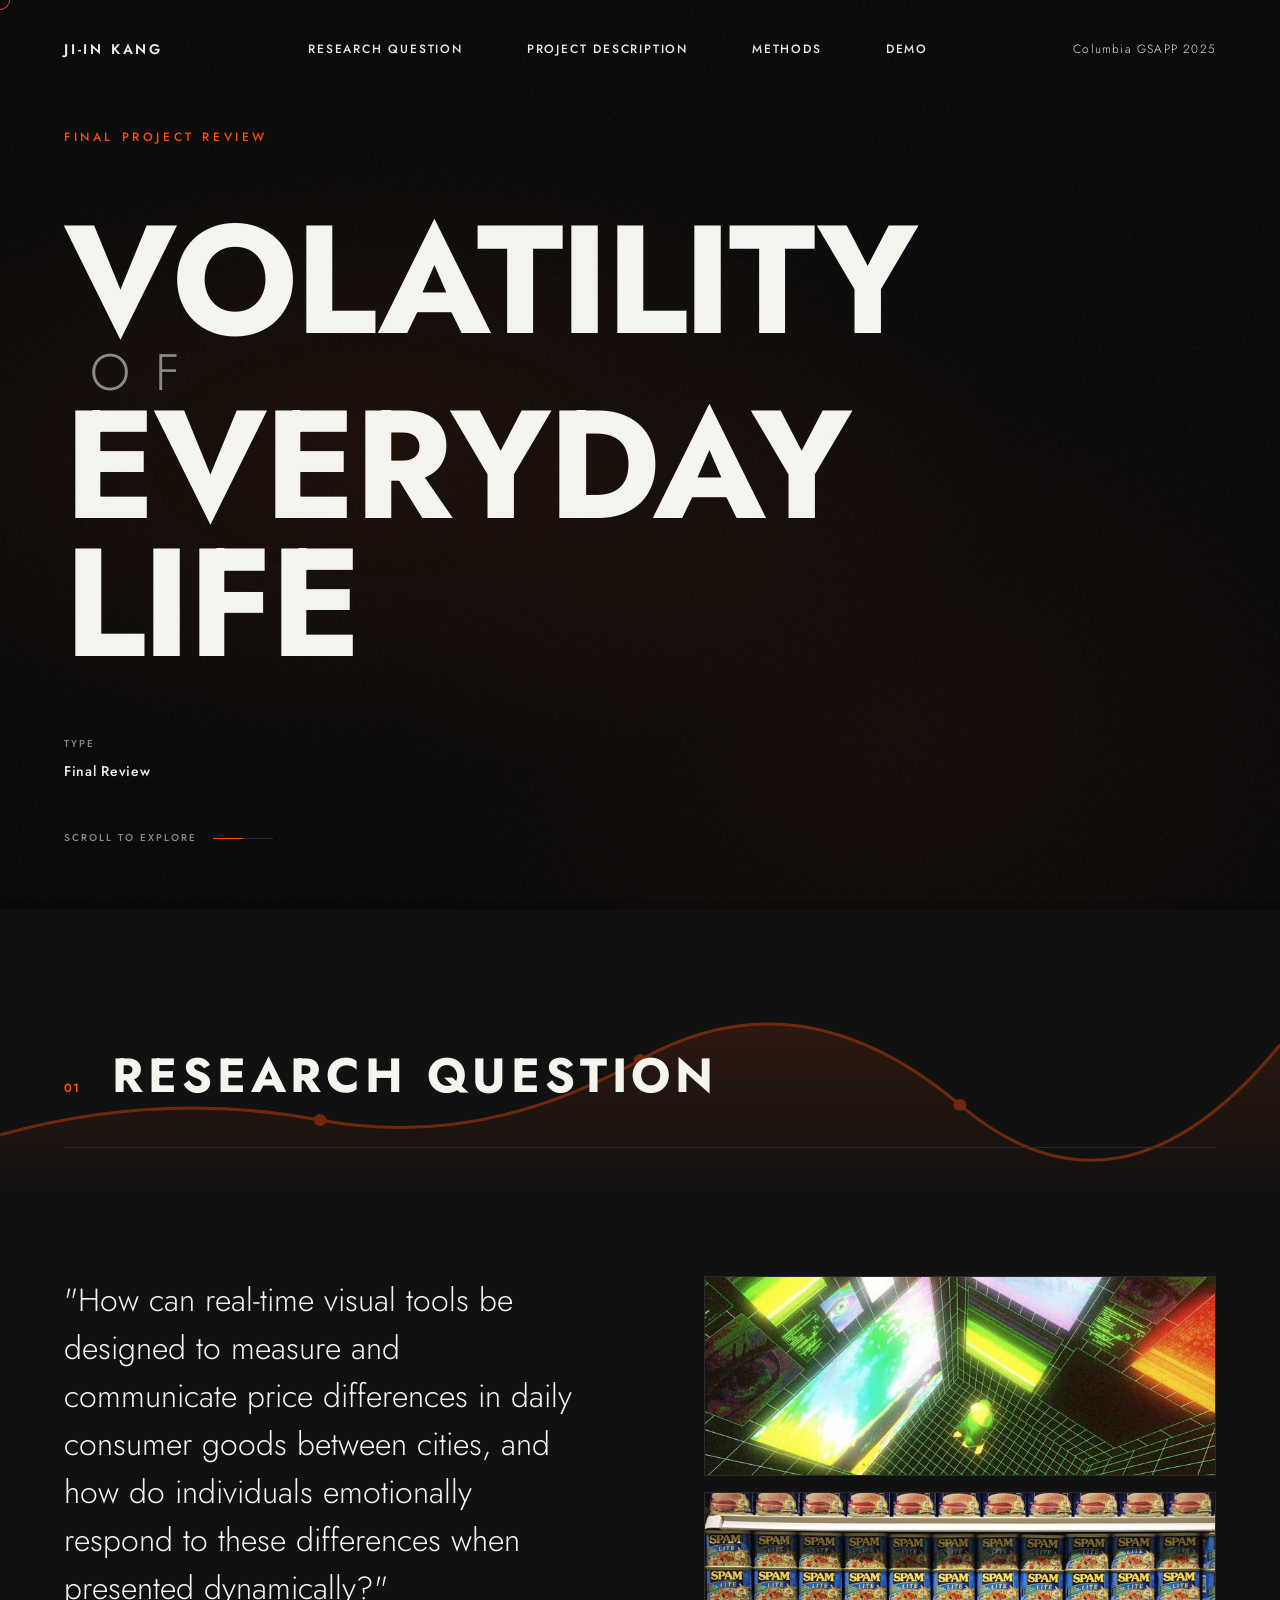
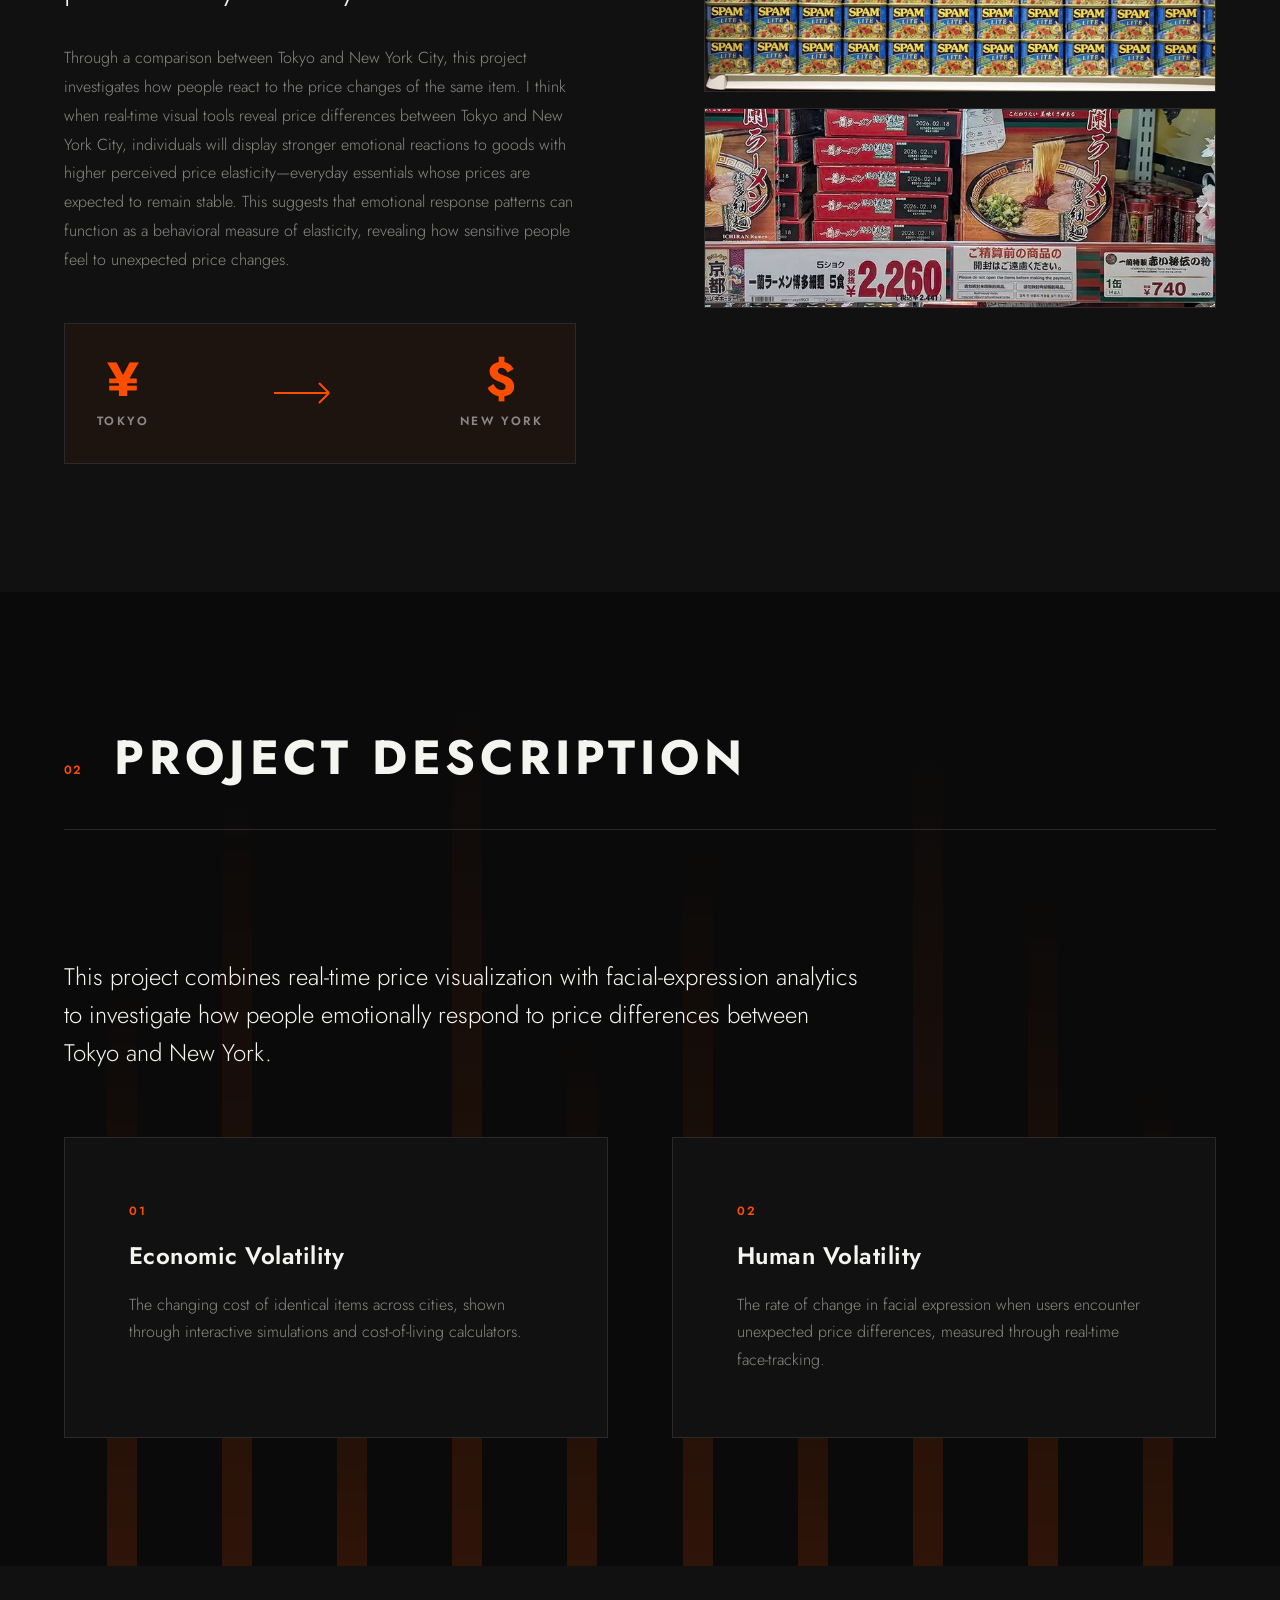
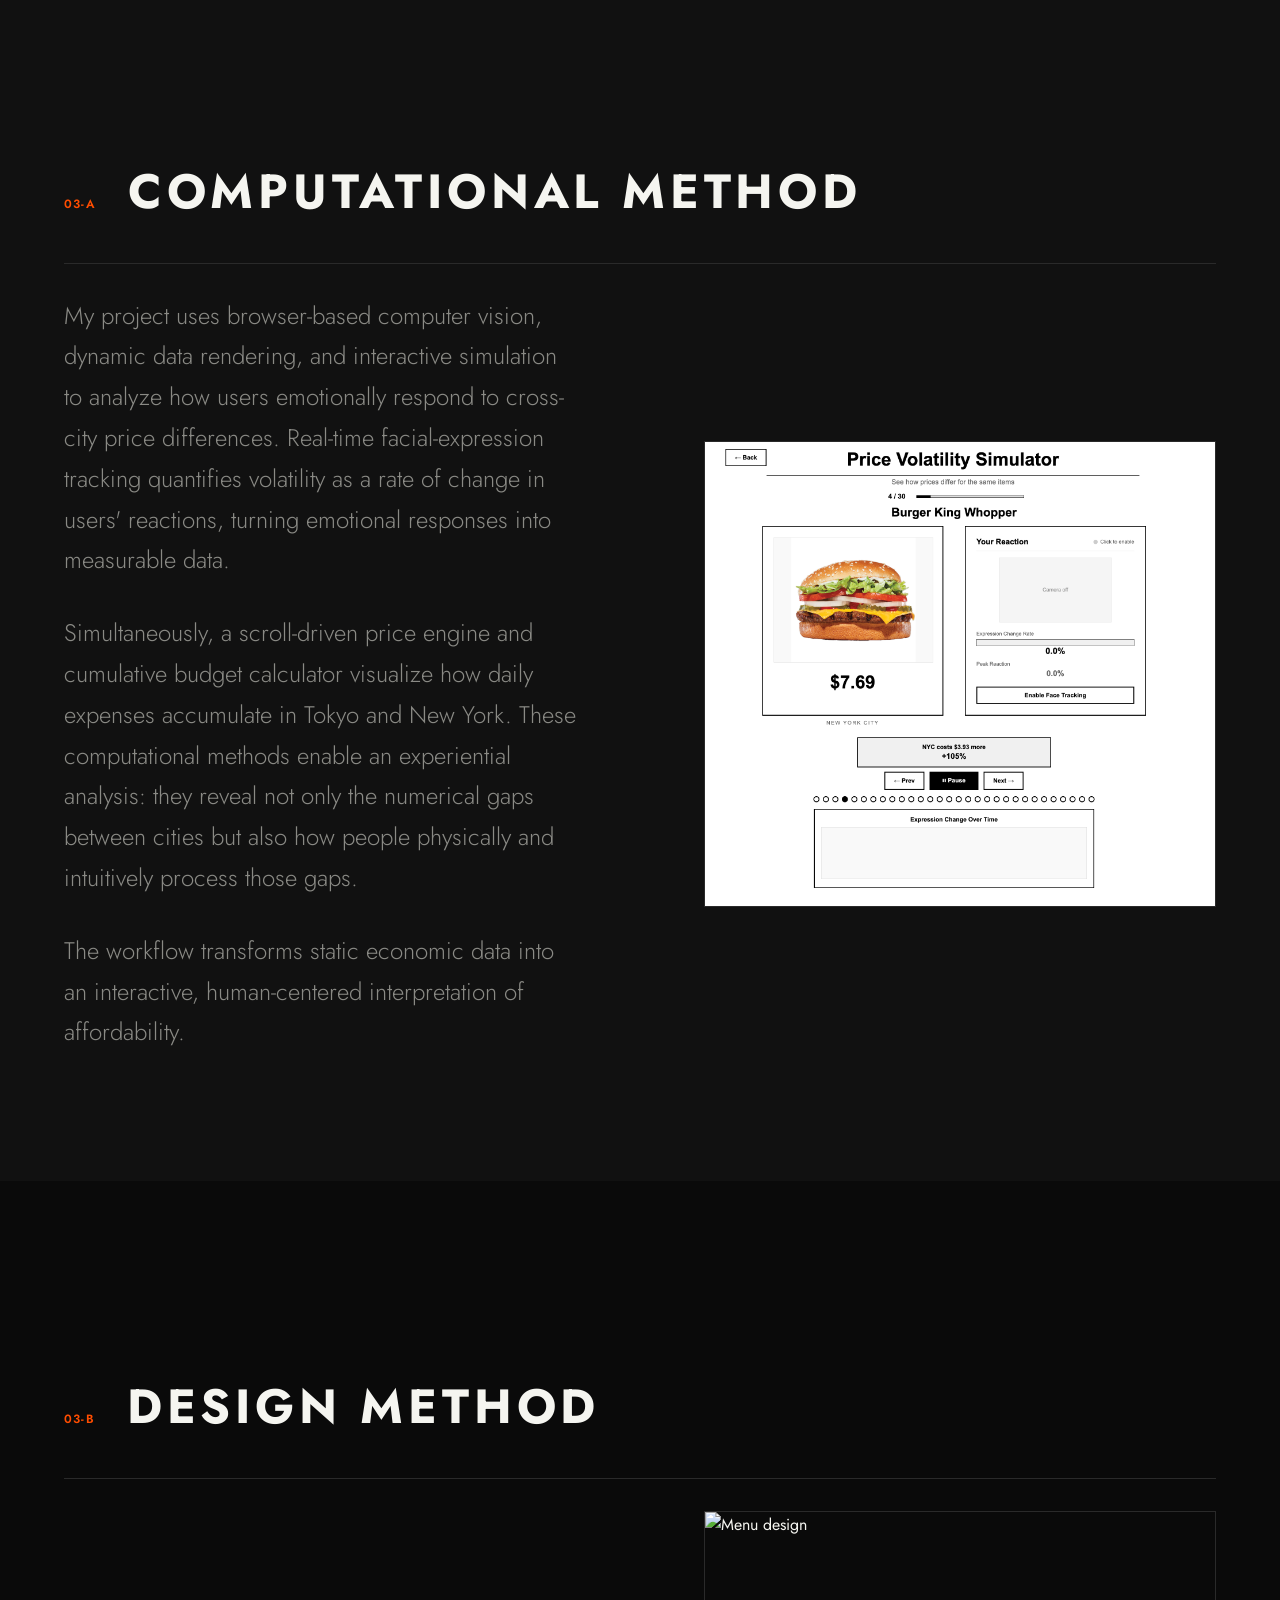
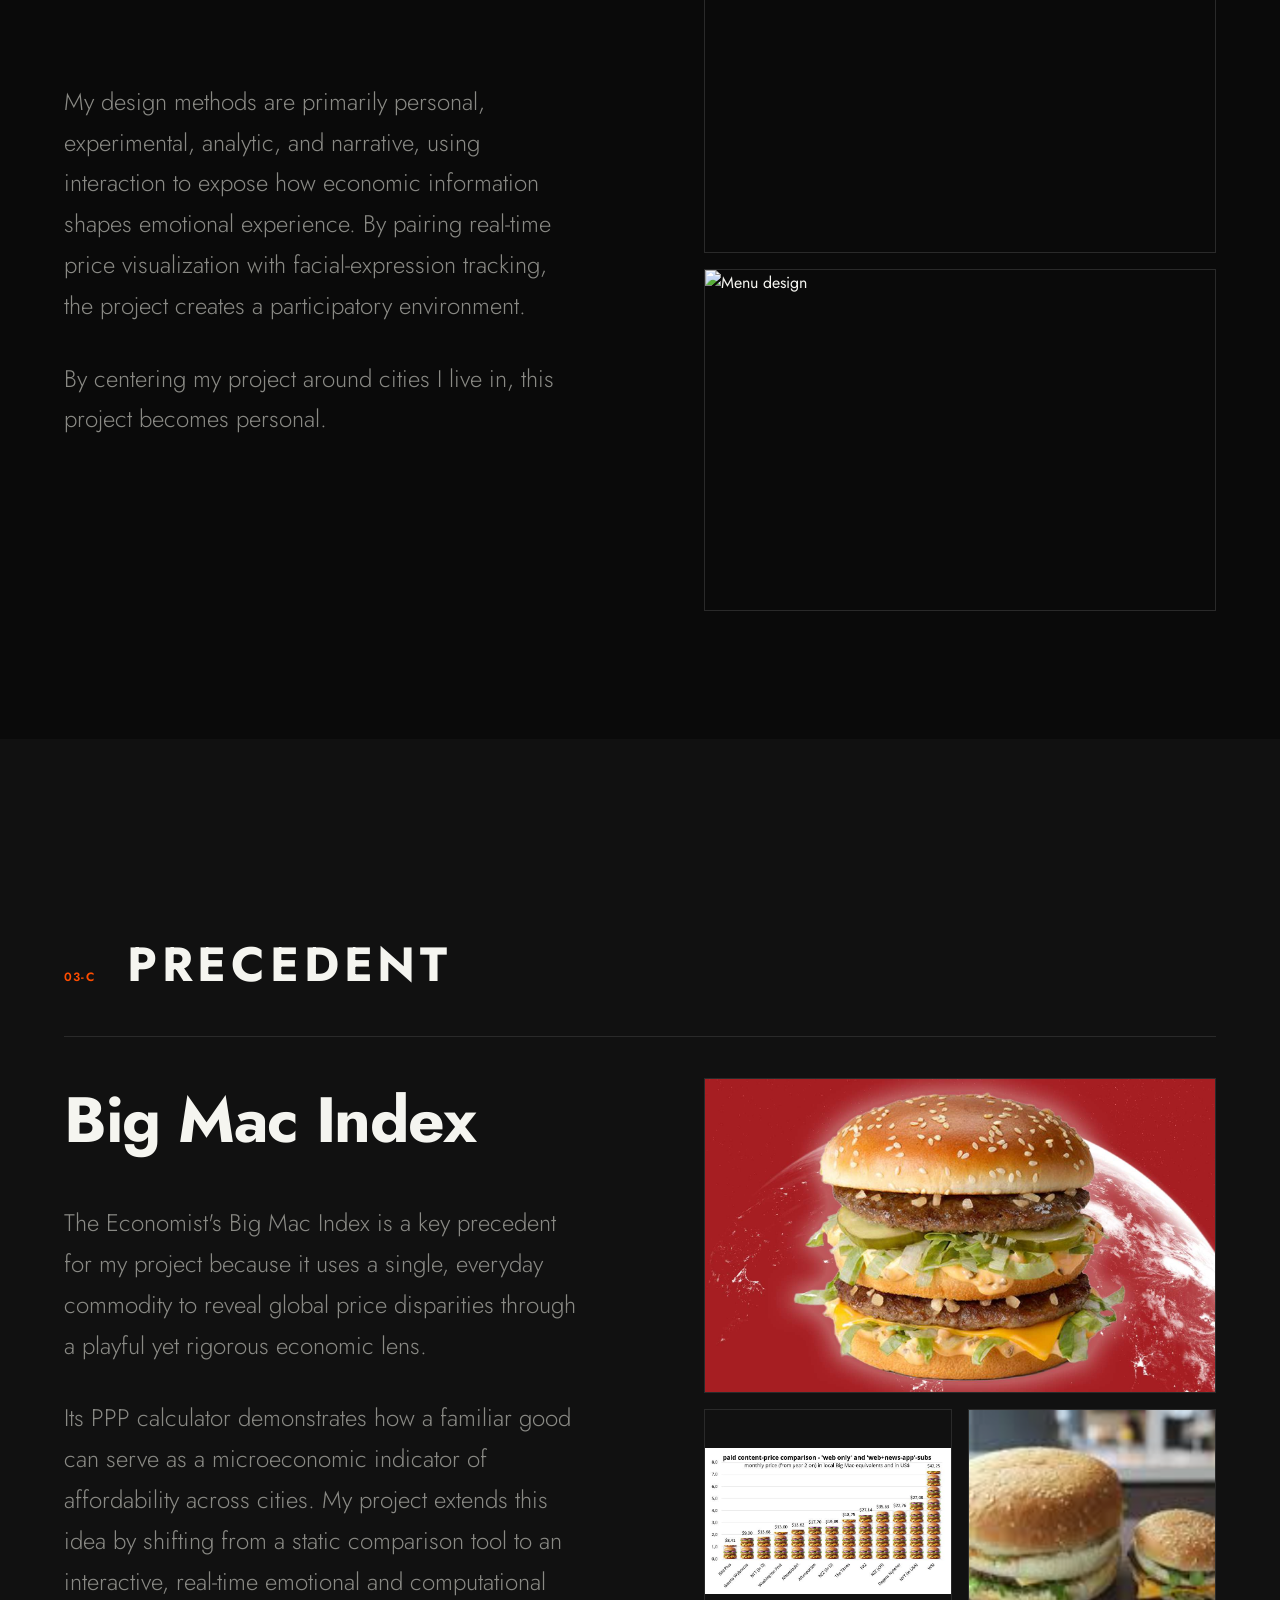
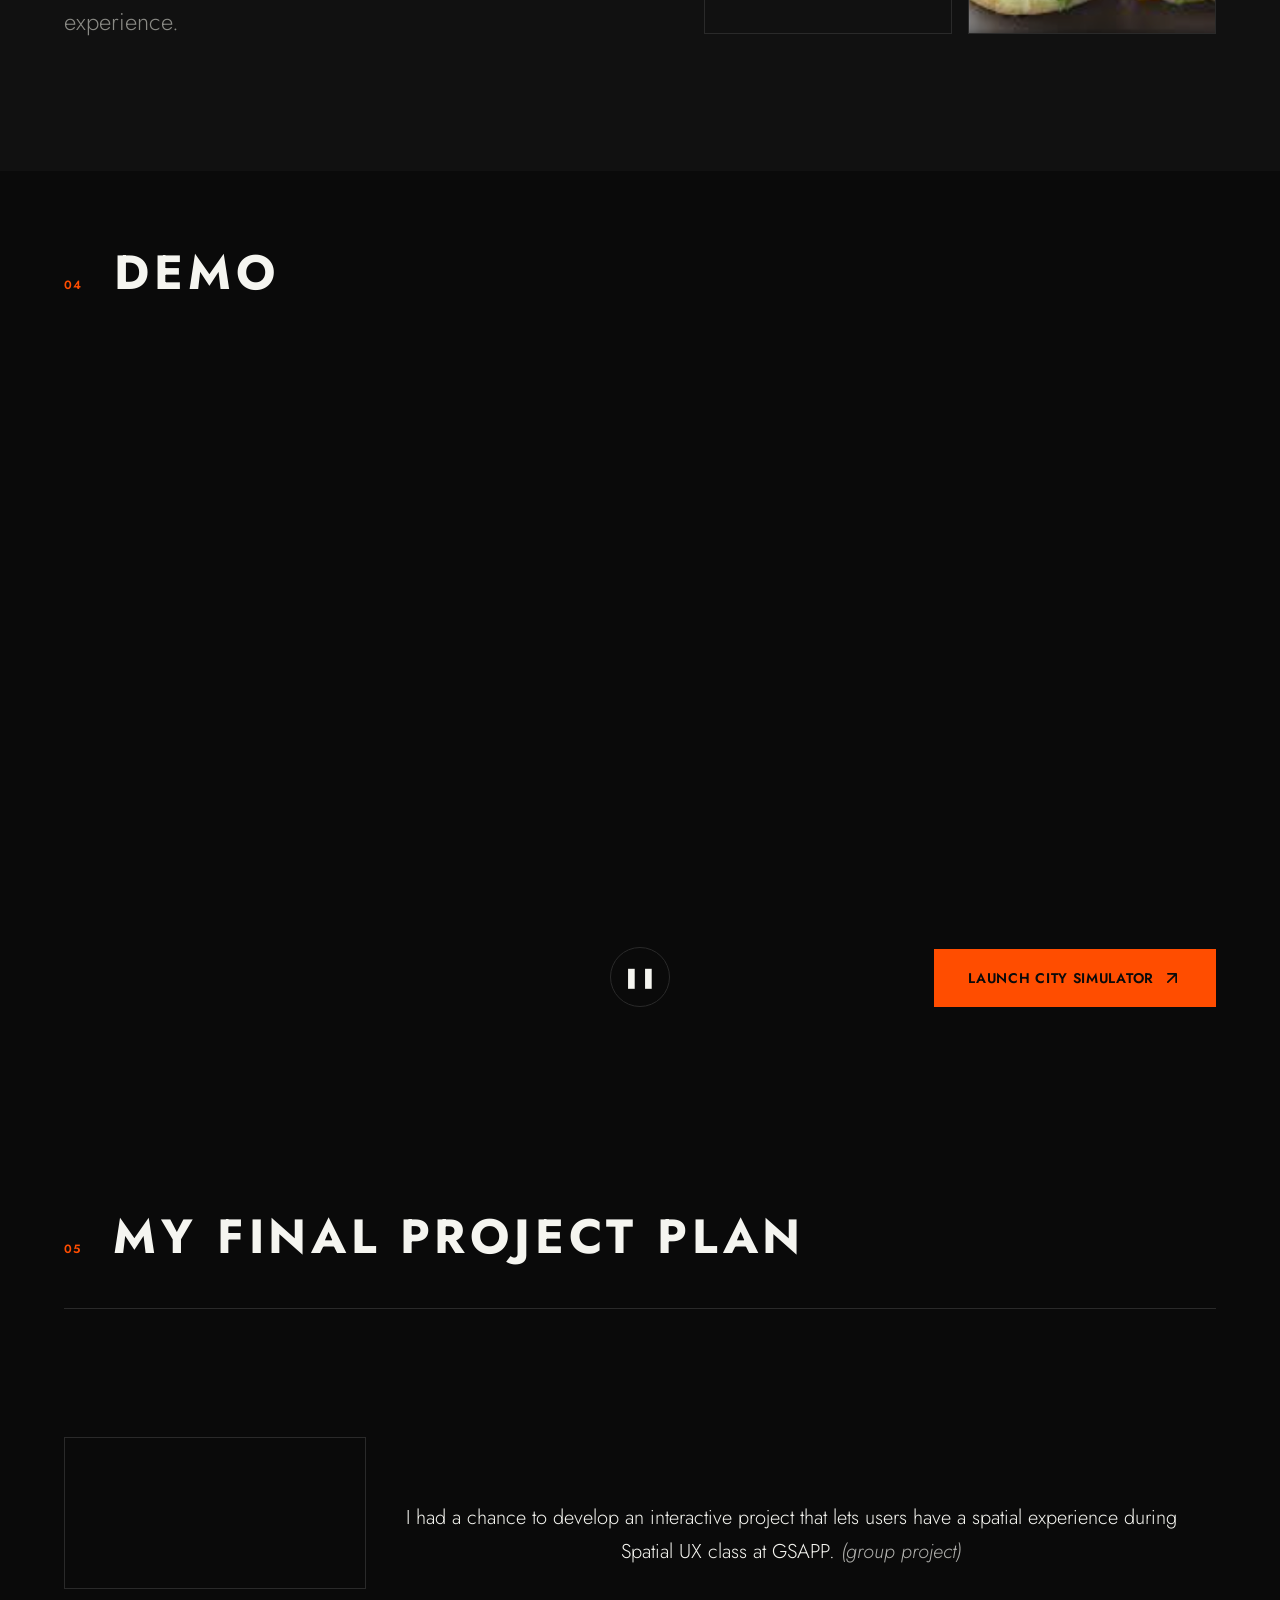
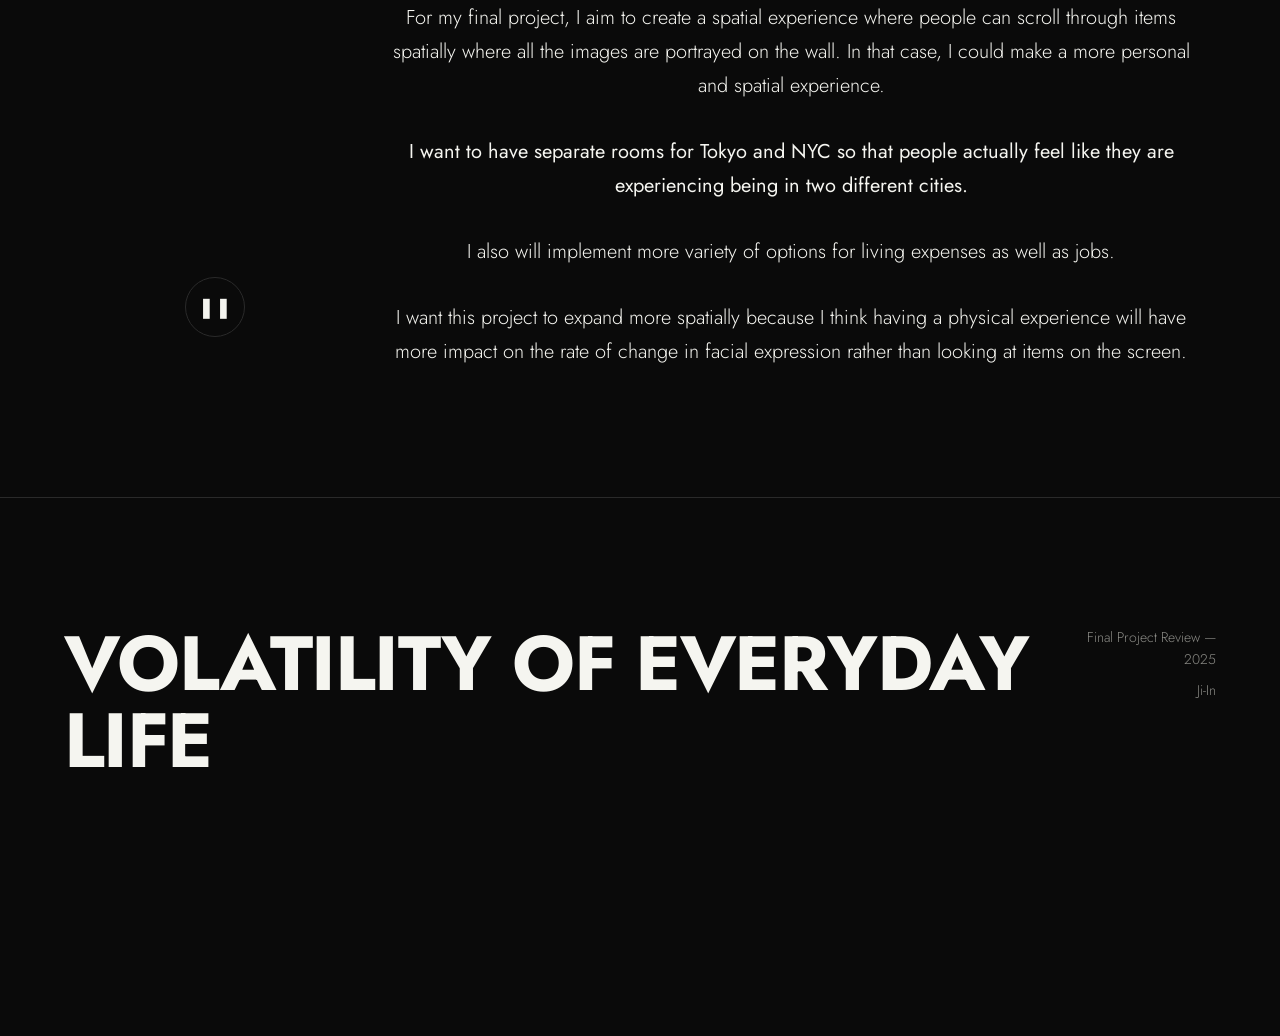
==== index.html @ 485e2fbb "." ====
<!DOCTYPE html>
<html lang="en">
<head>
    <meta charset="UTF-8">
    <meta name="viewport" content="width=device-width, initial-scale=1.0">
    <title>Volatility of Everyday Life | Final Project</title>
    <link rel="stylesheet" href="style.css">
    <link rel="preconnect" href="https://fonts.googleapis.com">
    <link rel="preconnect" href="https://fonts.gstatic.com" crossorigin>
    <link href="https://fonts.googleapis.com/css2?family=Jost:wght@300;400;500;600;700;800&display=swap" rel="stylesheet">
</head>
<body>
    <div class="cursor-follower"></div>
    <div class="noise-overlay"></div>
    
    <nav class="nav">
        <div class="nav-logo">JI-IN KANG</div>
        <div class="nav-links">
            <a href="#concept">Research Question</a>
            <a href="#exploration">Project Description</a>
            <a href="#process">Methods</a>
            <a href="#outcome">Demo</a>
        </div>
        <div class="nav-year"> Columbia GSAPP 2025</div>
    </nav>

    <section class="hero" id="hero">
        <div class="hero-content">
            <div class="hero-tag">FINAL PROJECT REVIEW</div>
            <h1 class="hero-title">
                <span class="title-line" data-text="VOLATILITY">VOLATILITY</span>
                <span class="title-line title-of">OF</span>
                <span class="title-line" data-text="EVERYDAY">EVERYDAY</span>
                <span class="title-line" data-text="LIFE">LIFE</span>
            </h1>
            <div class="hero-meta">
                <div class="meta-item">
                    <span class="meta-label">Type</span>
                    <span class="meta-value">Final Review</span>
                </div>
            </div>
        </div>
        <div class="scroll-indicator">
            <span>Scroll to explore</span>
            <div class="scroll-line"></div>
        </div>
    </section>

    <section class="concept" id="concept">
        <!-- Animated price graph background -->
        <div class="section-visual">
            <svg class="volatility-graph" viewBox="0 0 800 200" preserveAspectRatio="none">
                <defs>
                    <linearGradient id="graphGradient" x1="0%" y1="0%" x2="0%" y2="100%">
                        <stop offset="0%" style="stop-color:#ff4d00;stop-opacity:0.3"/>
                        <stop offset="100%" style="stop-color:#ff4d00;stop-opacity:0"/>
                    </linearGradient>
                </defs>
                <path class="graph-fill" d="M0,150 Q100,120 200,140 T400,100 T600,130 T800,90 L800,200 L0,200 Z" fill="url(#graphGradient)"/>
                <path class="graph-line" d="M0,150 Q100,120 200,140 T400,100 T600,130 T800,90" stroke="#ff4d00" stroke-width="2" fill="none"/>
                <circle class="graph-dot" cx="200" cy="140" r="4" fill="#ff4d00"/>
                <circle class="graph-dot" cx="400" cy="100" r="4" fill="#ff4d00"/>
                <circle class="graph-dot" cx="600" cy="130" r="4" fill="#ff4d00"/>
            </svg>
        </div>
        
        <div class="section-header">
            <span class="section-number">01</span>
            <h2 class="section-title">Research Question</h2>
        </div>
        <div class="concept-content">
            <div class="concept-text">
                <p class="concept-lead">
                    "How can real-time visual tools be designed to measure and communicate price differences in daily 
                    consumer goods between cities, and how do individuals emotionally respond to these differences when 
                    presented dynamically?"
                </p>
                <p class="concept-body">
                    Through a comparison between Tokyo and New York City, this project investigates how people react 
                    to the price changes of the same item. I think when real-time visual tools reveal price differences 
                    between Tokyo and New York City, individuals will display stronger emotional reactions to goods with 
                    higher perceived price elasticity—everyday essentials whose prices are expected to remain stable. This 
                    suggests that emotional response patterns can function as a behavioral measure of elasticity, revealing 
                    how sensitive people feel to unexpected price changes.
                </p>
                
                <!-- City comparison visual -->
                <div class="city-comparison">
                    <div class="city-block">
                        <span class="currency">¥</span>
                        <span class="city-name">TOKYO</span>
                    </div>
                    <div class="comparison-arrow">
                        <svg viewBox="0 0 60 24" fill="none">
                            <path d="M0 12H55M55 12L45 2M55 12L45 22" stroke="#ff4d00" stroke-width="2"/>
                        </svg>
                    </div>
                    <div class="city-block">
                        <span class="currency">$</span>
                        <span class="city-name">NEW YORK</span>
                    </div>
                </div>
            </div>
            <div class="concept-gallery">
                <img src="assets/1.jpeg" alt="Volatility of Everyday Life">
                <img src="assets/11.jpeg" alt="Volatility of Everyday Life">
                <img src="assets/111.jpeg" alt="Volatility of Everyday Life">
            </div>
        </div>
    </section>

    <section class="exploration" id="exploration">
        <!-- Animated background bars -->
        <div class="exploration-bars">
            <div class="bar" style="--height: 60%; --delay: 0s;"></div>
            <div class="bar" style="--height: 80%; --delay: 0.1s;"></div>
            <div class="bar" style="--height: 45%; --delay: 0.2s;"></div>
            <div class="bar" style="--height: 90%; --delay: 0.3s;"></div>
            <div class="bar" style="--height: 55%; --delay: 0.4s;"></div>
            <div class="bar" style="--height: 75%; --delay: 0.5s;"></div>
            <div class="bar" style="--height: 40%; --delay: 0.6s;"></div>
            <div class="bar" style="--height: 85%; --delay: 0.7s;"></div>
            <div class="bar" style="--height: 70%; --delay: 0.8s;"></div>
            <div class="bar" style="--height: 50%; --delay: 0.9s;"></div>
        </div>
        
        <div class="section-header">
            <span class="section-number">02</span>
            <h2 class="section-title">Project Description</h2>
        </div>
        
        <div class="project-intro">
            <p>This project combines real-time price visualization with facial-expression analytics to investigate how people emotionally respond to price differences between Tokyo and New York.</p>
        </div>
        
        <div class="volatility-types">
            <div class="volatility-card">
                <div class="volatility-label">01</div>
                <h3 class="volatility-title">Economic Volatility</h3>
                <p class="volatility-text">The changing cost of identical items across cities, shown through interactive simulations and cost-of-living calculators.</p>
            </div>
            <div class="volatility-card">
                <div class="volatility-label">02</div>
                <h3 class="volatility-title">Human Volatility</h3>
                <p class="volatility-text">The rate of change in facial expression when users encounter unexpected price differences, measured through real-time face-tracking.</p>
            </div>
        </div>
    </section>

    <section class="method-slide" id="process">
        <div class="section-header">
            <span class="section-number">03-A</span>
            <h2 class="section-title">Computational Method</h2>
        </div>
        <div class="method-slide-layout">
            <div class="method-slide-content">
                <p class="method-slide-text">My project uses browser-based computer vision, dynamic data rendering, and interactive simulation to analyze how users emotionally respond to cross-city price differences. Real-time facial-expression tracking quantifies volatility as a rate of change in users' reactions, turning emotional responses into measurable data.</p>
                <p class="method-slide-text">Simultaneously, a scroll-driven price engine and cumulative budget calculator visualize how daily expenses accumulate in Tokyo and New York. These computational methods enable an experiential analysis: they reveal not only the numerical gaps between cities but also how people physically and intuitively process those gaps.</p>
                <p class="method-slide-text">The workflow transforms static economic data into an interactive, human-centered interpretation of affordability.</p>
            </div>
            <div class="method-slide-image">
                <img src="assets/webcam.png" alt="Webcam facial tracking">
            </div>
        </div>
    </section>

    <section class="method-slide">
        <div class="section-header">
            <span class="section-number">03-B</span>
            <h2 class="section-title">Design Method</h2>
        </div>
        <div class="method-slide-layout">
            <div class="method-slide-content">
                <p class="method-slide-text">My design methods are primarily personal, experimental, analytic, and narrative, 
                    using interaction to expose how economic information shapes emotional experience. By pairing real-time price 
                    visualization with facial-expression tracking, the project creates a participatory environment.</p>
                <p class="method-slide-text">By centering my project around cities I live in, this project becomes personal.</p>
            </div>
            <div class="method-slide-images">
                <img src="assets/menu.png" alt="Menu design">
                <img src="assets/menu1.png" alt="Menu design">
            </div>
        </div>
    </section>

    <section class="method-slide">
        <div class="section-header">
            <span class="section-number">03-C</span>
            <h2 class="section-title">Precedent</h2>
        </div>
        <div class="method-slide-layout">
            <div class="method-slide-content">
                <h3 class="method-slide-title">Big Mac Index</h3>
                <p class="method-slide-text">The Economist's Big Mac Index is a key precedent for my project because it uses a single, everyday commodity to reveal global price disparities through a playful yet rigorous economic lens.</p>
                <p class="method-slide-text">Its PPP calculator demonstrates how a familiar good can serve as a microeconomic indicator of affordability across cities. My project extends this idea by shifting from a static comparison tool to an interactive, real-time emotional and computational experience.</p>
            </div>
            <div class="method-slide-images grid-3">
                <img src="assets/bigmac.jpg" alt="Big Mac Index">
                <img src="assets/bigmac0.jpg" alt="Big Mac Index" class="no-crop">
                <img src="assets/bigmac1.jpg" alt="Big Mac Index">
            </div>
        </div>
    </section>

    <section class="demo-section" id="outcome">
        <div class="demo-header">
            <span class="section-number">04</span>
            <h2 class="section-title">DEMO</h2>
        </div>
        <div class="demo-video-container">
            <video autoplay loop muted playsinline class="demo-video" id="demoVideo">
                <source src="assets/proposal_demo.mov" type="video/mp4">
            </video>
            <div class="video-controls">
                <button class="play-pause-btn" id="playPauseBtn">
                    <span class="pause-icon">❚❚</span>
                    <span class="play-icon" style="display:none;">▶</span>
                </button>
            </div>
            <a href="https://jkdesu.github.io/cdp_proposal/" target="_blank" class="demo-launch-btn">
                <span>Launch City Simulator</span>
                <svg viewBox="0 0 24 24" fill="none" width="20" height="20">
                    <path d="M7 17L17 7M17 7H7M17 7V17" stroke="currentColor" stroke-width="2" stroke-linecap="round" stroke-linejoin="round"/>
                </svg>
            </a>
        </div>
    </section>

    <section class="plan-section" id="plan">
        <div class="section-header">
            <span class="section-number">05</span>
            <h2 class="section-title">My Final Project Plan</h2>
        </div>
        <div class="plan-content">
            <div class="plan-video">
                <video autoplay loop muted playsinline id="planVideo">
                    <source src="assets/spatialux.mov" type="video/mp4">
                </video>
                <button class="play-pause-btn plan-play-btn" id="planPlayPauseBtn">
                    <span class="pause-icon">❚❚</span>
                    <span class="play-icon" style="display:none;">▶</span>
                </button>
            </div>
            <div class="plan-text">
                <p>I had a chance to develop an interactive project that lets users have a spatial experience during Spatial UX class at GSAPP. <span class="text-muted">(group project)</span></p>
                <p>For my final project, I aim to create a spatial experience where people can scroll through items spatially where all the images are portrayed on the wall. In that case, I could make a more personal and spatial experience.</p>
                <p class="plan-highlight">I want to have separate rooms for Tokyo and NYC so that people actually feel like they are experiencing being in two different cities.</p>
                <p>I also will implement more variety of options for living expenses as well as jobs.</p>
                <p>I want this project to expand more spatially because I think having a physical experience will have more impact on the rate of change in facial expression rather than looking at items on the screen.</p>
            </div>
        </div>
    </section>

    <footer class="footer">
        <div class="footer-content">
            <div class="footer-title">VOLATILITY OF EVERYDAY LIFE</div>
            <div class="footer-credits">
                <p>Final Project Review — 2025</p>
                <p>Ji-In</p>
            </div>
        </div>
    </footer>

    <script src="main.js"></script>
</body>
</html>
---- style.css ----
/* =============================================
   VOLATILITY OF EVERYDAY LIFE
   Final Project Presentation
   Font: Futura (Jost as web alternative)
============================================= */

:root {
    --color-bg: #0a0a0a;
    --color-bg-alt: #111111;
    --color-text: #f5f5f0;
    --color-text-muted: #8a8a85;
    --color-accent: #ff4d00;
    --color-accent-light: #ff7a3d;
    --color-border: #2a2a2a;
    
    --font-primary: 'Futura', 'Futura PT', 'Jost', 'Century Gothic', sans-serif;
    
    --spacing-xs: 0.5rem;
    --spacing-sm: 1rem;
    --spacing-md: 2rem;
    --spacing-lg: 4rem;
    --spacing-xl: 8rem;
    
    --transition-fast: 0.2s ease;
    --transition-medium: 0.4s cubic-bezier(0.4, 0, 0.2, 1);
    --transition-slow: 0.8s cubic-bezier(0.4, 0, 0.2, 1);
}

/* Reset & Base */
*, *::before, *::after {
    margin: 0;
    padding: 0;
    box-sizing: border-box;
}

html {
    scroll-behavior: smooth;
    font-size: 16px;
}

body {
    font-family: var(--font-primary);
    background-color: var(--color-bg);
    color: var(--color-text);
    line-height: 1.6;
    overflow-x: hidden;
    cursor: none;
}

a {
    color: inherit;
    text-decoration: none;
}

/* Noise Overlay */
.noise-overlay {
    position: fixed;
    top: 0;
    left: 0;
    width: 100%;
    height: 100%;
    pointer-events: none;
    z-index: 9999;
    opacity: 0.03;
    background-image: url("data:image/svg+xml,%3Csvg viewBox='0 0 256 256' xmlns='http://www.w3.org/2000/svg'%3E%3Cfilter id='noise'%3E%3CfeTurbulence type='fractalNoise' baseFrequency='0.9' numOctaves='4' stitchTiles='stitch'/%3E%3C/filter%3E%3Crect width='100%25' height='100%25' filter='url(%23noise)'/%3E%3C/svg%3E");
}

/* Custom Cursor */
.cursor-follower {
    width: 20px;
    height: 20px;
    border: 1px solid var(--color-accent);
    border-radius: 50%;
    position: fixed;
    pointer-events: none;
    z-index: 10000;
    transform: translate(-50%, -50%);
    transition: width 0.3s, height 0.3s, border-color 0.3s;
    mix-blend-mode: difference;
}

.cursor-follower.hover {
    width: 50px;
    height: 50px;
    border-color: var(--color-text);
}

/* Navigation */
.nav {
    position: fixed;
    top: 0;
    left: 0;
    right: 0;
    display: flex;
    justify-content: space-between;
    align-items: center;
    padding: var(--spacing-md) var(--spacing-lg);
    z-index: 1000;
    mix-blend-mode: difference;
}

.nav-logo {
    font-size: 0.875rem;
    font-weight: 600;
    letter-spacing: 0.2em;
    text-transform: uppercase;
}

.nav-links {
    display: flex;
    gap: var(--spacing-lg);
}

.nav-links a {
    font-size: 0.75rem;
    font-weight: 500;
    letter-spacing: 0.15em;
    text-transform: uppercase;
    position: relative;
    padding: var(--spacing-xs) 0;
}

.nav-links a::after {
    content: '';
    position: absolute;
    bottom: 0;
    left: 0;
    width: 0;
    height: 1px;
    background-color: var(--color-text);
    transition: width var(--transition-medium);
}

.nav-links a:hover::after {
    width: 100%;
}

.nav-year {
    font-size: 0.75rem;
    font-weight: 300;
    letter-spacing: 0.1em;
}

/* Hero Section */
.hero {
    min-height: 100vh;
    display: flex;
    flex-direction: column;
    justify-content: center;
    padding: var(--spacing-xl) var(--spacing-lg);
    position: relative;
    overflow: hidden;
}

.hero::before {
    content: '';
    position: absolute;
    top: 0;
    left: 0;
    right: 0;
    bottom: 0;
    background: radial-gradient(ellipse at 30% 50%, rgba(255, 77, 0, 0.08) 0%, transparent 50%),
                radial-gradient(ellipse at 70% 80%, rgba(255, 77, 0, 0.05) 0%, transparent 40%);
    pointer-events: none;
}

.hero-content {
    position: relative;
    z-index: 1;
}

.hero-tag {
    font-size: 0.75rem;
    font-weight: 500;
    letter-spacing: 0.3em;
    text-transform: uppercase;
    color: var(--color-accent);
    margin-bottom: var(--spacing-lg);
    opacity: 0;
    animation: fadeUp 0.8s ease forwards 0.3s;
}

.hero-title {
    display: flex;
    flex-direction: column;
    gap: 0;
    margin-bottom: var(--spacing-lg);
}

.title-line {
    font-size: clamp(3rem, 12vw, 12rem);
    font-weight: 700;
    letter-spacing: -0.02em;
    line-height: 0.9;
    text-transform: uppercase;
    position: relative;
    opacity: 0;
    animation: fadeUp 1s ease forwards;
}

.title-line:nth-child(1) { animation-delay: 0.4s; }
.title-line:nth-child(2) { animation-delay: 0.5s; }
.title-line:nth-child(3) { animation-delay: 0.6s; }
.title-line:nth-child(4) { animation-delay: 0.7s; }

.title-of {
    font-size: clamp(1.5rem, 4vw, 4rem);
    font-weight: 300;
    letter-spacing: 0.5em;
    color: var(--color-text-muted);
    margin-left: 0.5em;
}

.title-line[data-text]::after {
    content: attr(data-text);
    position: absolute;
    left: 4px;
    top: 4px;
    color: var(--color-accent);
    opacity: 0;
    z-index: -1;
    transition: opacity var(--transition-fast);
}

.title-line[data-text]:hover::after {
    opacity: 0.3;
}

.hero-meta {
    display: flex;
    gap: var(--spacing-xl);
    margin-top: var(--spacing-lg);
    opacity: 0;
    animation: fadeUp 0.8s ease forwards 0.9s;
}

.meta-item {
    display: flex;
    flex-direction: column;
    gap: var(--spacing-xs);
}

.meta-label {
    font-size: 0.625rem;
    font-weight: 500;
    letter-spacing: 0.2em;
    text-transform: uppercase;
    color: var(--color-text-muted);
}

.meta-value {
    font-size: 0.875rem;
    font-weight: 500;
    letter-spacing: 0.05em;
}

/* Scroll Indicator */
.scroll-indicator {
    position: absolute;
    bottom: var(--spacing-lg);
    left: var(--spacing-lg);
    display: flex;
    align-items: center;
    gap: var(--spacing-sm);
    opacity: 0;
    animation: fadeUp 0.8s ease forwards 1.2s;
}

.scroll-indicator span {
    font-size: 0.625rem;
    font-weight: 500;
    letter-spacing: 0.2em;
    text-transform: uppercase;
    color: var(--color-text-muted);
}

.scroll-line {
    width: 60px;
    height: 1px;
    background: var(--color-border);
    position: relative;
    overflow: hidden;
}

.scroll-line::after {
    content: '';
    position: absolute;
    left: 0;
    top: 0;
    width: 30px;
    height: 100%;
    background: var(--color-accent);
    animation: scrollLine 2s ease-in-out infinite;
}

@keyframes scrollLine {
    0% { transform: translateX(-100%); }
    50% { transform: translateX(200%); }
    100% { transform: translateX(-100%); }
}

/* Section Styles */
section {
    padding: var(--spacing-xl) var(--spacing-lg);
    position: relative;
}

.section-header {
    display: flex;
    align-items: baseline;
    gap: var(--spacing-md);
    margin-bottom: var(--spacing-xl);
    border-bottom: 1px solid var(--color-border);
    padding-bottom: var(--spacing-md);
}

.section-number {
    font-size: 0.75rem;
    font-weight: 600;
    letter-spacing: 0.1em;
    color: var(--color-accent);
}

.section-title {
    font-size: clamp(1.5rem, 4vw, 3rem);
    font-weight: 700;
    letter-spacing: 0.1em;
    text-transform: uppercase;
}

/* Concept Section */
.concept {
    min-height: 100vh;
    display: flex;
    flex-direction: column;
    justify-content: center;
    background-color: var(--color-bg-alt);
}

.concept-content {
    display: grid;
    grid-template-columns: 1fr 1fr;
    gap: var(--spacing-xl);
    align-items: start;
}

.concept-text {
    max-width: 700px;
    display: flex;
    flex-direction: column;
    gap: 0;
}

.concept-lead {
    font-size: clamp(1.25rem, 3vw, 2rem);
    font-weight: 300;
    line-height: 1.5;
    margin-bottom: var(--spacing-md);
    color: var(--color-text);
}

.concept-body {
    font-size: 1rem;
    font-weight: 300;
    line-height: 1.8;
    color: var(--color-text-muted);
    margin-bottom: var(--spacing-md);
}

.concept-keywords {
    display: flex;
    flex-direction: column;
    gap: var(--spacing-sm);
    padding-left: var(--spacing-lg);
    border-left: 1px solid var(--color-border);
}

.keyword {
    font-size: 0.75rem;
    font-weight: 600;
    letter-spacing: 0.3em;
    text-transform: uppercase;
    color: var(--color-text-muted);
    transition: color var(--transition-fast), transform var(--transition-fast);
}

.keyword:hover {
    color: var(--color-accent);
    transform: translateX(10px);
}

/* Concept Image Gallery */
.concept-gallery {
    display: flex;
    flex-direction: column;
    gap: var(--spacing-sm);
}

.concept-gallery img {
    width: 100%;
    height: 200px;
    object-fit: cover;
    border: 1px solid var(--color-border);
    transition: transform var(--transition-medium), box-shadow var(--transition-medium), filter var(--transition-medium);
    filter: grayscale(20%);
}

.concept-gallery img:hover {
    transform: scale(1.03);
    box-shadow: 0 20px 60px rgba(255, 77, 0, 0.2);
    filter: grayscale(0%);
    z-index: 10;
    position: relative;
}

/* Exploration Section */
.exploration {
    min-height: auto;
    background: var(--color-bg);
    padding-bottom: var(--spacing-xl);
    position: relative;
    overflow: hidden;
}

.exploration-bars {
    position: absolute;
    bottom: 0;
    left: 0;
    right: 0;
    height: 100%;
    display: flex;
    align-items: flex-end;
    justify-content: space-around;
    padding: 0 5%;
    opacity: 0.15;
    pointer-events: none;
    z-index: 0;
}

.exploration-bars .bar {
    width: 30px;
    background: linear-gradient(to top, var(--color-accent), transparent);
    height: var(--height, 50%);
    animation: barPulse 3s ease-in-out infinite;
    animation-delay: var(--delay, 0s);
}

.exploration .section-header,
.exploration .project-intro,
.exploration .volatility-types {
    position: relative;
    z-index: 1;
}

.project-intro {
    max-width: 800px;
    margin-bottom: var(--spacing-lg);
}

.project-intro p {
    font-size: clamp(1.125rem, 2vw, 1.5rem);
    font-weight: 300;
    line-height: 1.6;
    color: var(--color-text);
}

.volatility-types {
    display: grid;
    grid-template-columns: repeat(2, 1fr);
    gap: var(--spacing-lg);
}

.volatility-card {
    padding: var(--spacing-lg);
    background: var(--color-bg-alt);
    border: 1px solid var(--color-border);
    position: relative;
    transition: transform var(--transition-medium), border-color var(--transition-medium);
}

.volatility-card:hover {
    transform: translateY(-5px);
    border-color: var(--color-accent);
}

.volatility-label {
    font-size: 0.75rem;
    font-weight: 600;
    letter-spacing: 0.2em;
    color: var(--color-accent);
    margin-bottom: var(--spacing-sm);
}

.volatility-title {
    font-size: 1.5rem;
    font-weight: 600;
    letter-spacing: 0.02em;
    margin-bottom: var(--spacing-sm);
    color: var(--color-text);
}

.volatility-text {
    font-size: 1rem;
    font-weight: 300;
    line-height: 1.7;
    color: var(--color-text-muted);
}

/* Legacy card styles kept for compatibility */
.exploration-grid {
    display: grid;
    grid-template-columns: repeat(2, 1fr);
    gap: var(--spacing-md);
}

.exploration-card {
    background: var(--color-bg-alt);
    padding: var(--spacing-lg);
    position: relative;
    overflow: hidden;
    transition: transform var(--transition-medium), background var(--transition-medium);
    border: 1px solid var(--color-border);
}

.card-number {
    font-size: 3rem;
    font-weight: 200;
    color: var(--color-border);
    margin-bottom: var(--spacing-md);
}

.card-title {
    font-size: 1.25rem;
    font-weight: 600;
    letter-spacing: 0.05em;
    margin-bottom: var(--spacing-sm);
}

.card-text {
    font-size: 0.875rem;
    font-weight: 300;
    line-height: 1.7;
    color: var(--color-text-muted);
}

/* Quote Section */
.quote-section {
    min-height: 60vh;
    display: flex;
    align-items: center;
    justify-content: center;
    background: linear-gradient(135deg, var(--color-bg) 0%, var(--color-bg-alt) 100%);
    position: relative;
}

.quote-section::before {
    content: '"';
    position: absolute;
    font-size: 40rem;
    font-weight: 700;
    color: var(--color-border);
    opacity: 0.3;
    top: 50%;
    left: 50%;
    transform: translate(-50%, -50%);
    line-height: 1;
}

.quote-container {
    max-width: 900px;
    text-align: center;
    position: relative;
    z-index: 1;
}

.main-quote {
    font-size: clamp(1.5rem, 4vw, 2.5rem);
    font-weight: 300;
    font-style: italic;
    line-height: 1.6;
    color: var(--color-text);
}

/* Process Section */
.process {
    min-height: auto;
    background: var(--color-bg-alt);
    padding-bottom: var(--spacing-xl);
}

/* Methods Grid */
.methods-grid {
    display: grid;
    grid-template-columns: repeat(3, 1fr);
    gap: var(--spacing-md);
}

.method-card {
    padding: var(--spacing-lg);
    background: var(--color-bg);
    border: 1px solid var(--color-border);
    transition: transform var(--transition-medium), border-color var(--transition-medium);
}

.method-card:hover {
    transform: translateY(-5px);
    border-color: var(--color-accent);
}

.method-number {
    font-size: 2.5rem;
    font-weight: 700;
    color: var(--color-accent);
    line-height: 1;
    margin-bottom: var(--spacing-md);
}

.method-title {
    font-size: 1.25rem;
    font-weight: 600;
    letter-spacing: 0.02em;
    margin-bottom: var(--spacing-sm);
    color: var(--color-text);
}

.method-text {
    font-size: 0.9375rem;
    font-weight: 300;
    line-height: 1.7;
    color: var(--color-text-muted);
}

/* Method Slides - Full Page */
.method-slide {
    min-height: 100vh;
    display: flex;
    flex-direction: column;
    justify-content: flex-start;
    padding: var(--spacing-xl) var(--spacing-lg);
    padding-top: calc(var(--spacing-xl) + 60px);
    position: relative;
}

.method-slide .section-header {
    margin-bottom: var(--spacing-md);
}

.method-slide:nth-child(odd) {
    background: var(--color-bg-alt);
}

.method-slide:nth-child(even) {
    background: var(--color-bg);
}

.method-slide-content {
    max-width: 800px;
}

.method-slide-layout {
    display: grid;
    grid-template-columns: 1fr 1fr;
    gap: var(--spacing-xl);
    align-items: center;
}

.method-slide-image {
    display: flex;
    justify-content: center;
    align-items: center;
}

.method-slide-image img {
    width: 100%;
    max-height: 80vh;
    object-fit: contain;
    border: 1px solid var(--color-border);
}

.method-slide-images {
    display: flex;
    flex-direction: column;
    gap: var(--spacing-sm);
}

.method-slide-images img {
    width: 100%;
    height: 38vh;
    object-fit: fill;
    border: 1px solid var(--color-border);
}

.method-slide-images.grid-2x2 {
    display: grid;
    grid-template-columns: 1fr 1fr;
    gap: var(--spacing-sm);
}

.method-slide-images.grid-2x2 img {
    height: 35vh;
    object-fit: cover;
}

.method-slide-images.grid-3 {
    display: grid;
    grid-template-columns: 1fr 1fr;
    grid-template-rows: auto auto;
    gap: var(--spacing-sm);
}

.method-slide-images.grid-3 img {
    width: 100%;
    height: 25vh;
    object-fit: cover;
    border: 1px solid var(--color-border);
}

.method-slide-images.grid-3 img:first-child {
    grid-column: 1 / -1;
    height: 35vh;
}

.method-slide-images.grid-3 img.no-crop {
    object-fit: contain;
    background: var(--color-bg-alt);
}

/* Data Selection Cards */
.data-cards {
    display: grid;
    grid-template-columns: repeat(3, 1fr);
    gap: var(--spacing-lg);
    margin-top: var(--spacing-md);
}

.data-card {
    background: var(--color-bg);
    border: 1px solid var(--color-border);
    padding: var(--spacing-lg);
    text-align: center;
    transition: all var(--transition-medium);
}

.data-card:hover {
    border-color: var(--color-accent);
    transform: translateY(-5px);
}

.data-icon {
    width: 80px;
    height: 80px;
    margin: 0 auto var(--spacing-md);
}

.data-icon svg {
    width: 100%;
    height: 100%;
}

.data-title {
    font-size: 1.5rem;
    font-weight: 600;
    letter-spacing: 0.02em;
    margin-bottom: var(--spacing-sm);
    color: var(--color-text);
}

.data-desc {
    font-size: 1rem;
    font-weight: 300;
    line-height: 1.6;
    color: var(--color-text-muted);
}

@media (max-width: 768px) {
    .data-cards {
        grid-template-columns: 1fr;
    }
}

.method-slide-number {
    font-size: 8rem;
    font-weight: 700;
    color: var(--color-accent);
    line-height: 1;
    margin-bottom: var(--spacing-md);
    opacity: 0.8;
}

.method-slide-title {
    font-size: clamp(2rem, 5vw, 4rem);
    font-weight: 700;
    letter-spacing: -0.02em;
    margin-bottom: var(--spacing-md);
    color: var(--color-text);
}

.method-slide-text {
    font-size: clamp(1.125rem, 2vw, 1.5rem);
    font-weight: 300;
    line-height: 1.7;
    color: var(--color-text-muted);
    max-width: 600px;
    margin-bottom: var(--spacing-md);
}

.method-slide-text:last-child {
    margin-bottom: 0;
}

.process-timeline {
    position: relative;
    padding-left: var(--spacing-xl);
}

.process-timeline::before {
    content: '';
    position: absolute;
    left: 0;
    top: 0;
    bottom: 0;
    width: 1px;
    background: var(--color-border);
}

.timeline-item {
    position: relative;
    padding-bottom: var(--spacing-xl);
}

.timeline-item:last-child {
    padding-bottom: 0;
}

.timeline-marker {
    position: absolute;
    left: calc(-1 * var(--spacing-xl));
    top: 0;
    width: 12px;
    height: 12px;
    background: var(--color-bg);
    border: 2px solid var(--color-accent);
    border-radius: 50%;
    transform: translateX(-50%);
    transition: background var(--transition-fast), transform var(--transition-fast);
}

.timeline-item:hover .timeline-marker {
    background: var(--color-accent);
    transform: translateX(-50%) scale(1.3);
}

.timeline-content {
    padding-left: var(--spacing-md);
}

.timeline-phase {
    font-size: 0.625rem;
    font-weight: 600;
    letter-spacing: 0.3em;
    text-transform: uppercase;
    color: var(--color-accent);
    margin-bottom: var(--spacing-xs);
    display: block;
}

.timeline-title {
    font-size: 1.5rem;
    font-weight: 600;
    letter-spacing: 0.02em;
    margin-bottom: var(--spacing-sm);
}

.timeline-text {
    font-size: 0.9375rem;
    font-weight: 300;
    line-height: 1.7;
    color: var(--color-text-muted);
    max-width: 600px;
}

/* Demo Section - Full Page Video */
.demo-section {
    min-height: 100vh;
    background: var(--color-bg);
    display: flex;
    flex-direction: column;
    padding: 0;
    position: relative;
}

.demo-header {
    position: absolute;
    top: 0;
    left: 0;
    right: 0;
    display: flex;
    align-items: baseline;
    gap: var(--spacing-md);
    padding: var(--spacing-lg);
    z-index: 10;
    background: linear-gradient(to bottom, rgba(10, 10, 10, 0.9), transparent);
}

.demo-header .section-number {
    font-size: 0.75rem;
    font-weight: 600;
    letter-spacing: 0.1em;
    color: var(--color-accent);
}

.demo-header .section-title {
    font-size: clamp(1.5rem, 4vw, 3rem);
    font-weight: 700;
    letter-spacing: 0.1em;
    text-transform: uppercase;
}

.demo-video-container {
    width: 100%;
    height: 100vh;
    display: flex;
    align-items: center;
    justify-content: center;
    overflow: hidden;
}

.demo-video {
    width: 100%;
    height: 100%;
    object-fit: cover;
    cursor: pointer;
}

.video-controls {
    position: absolute;
    bottom: var(--spacing-lg);
    left: 50%;
    transform: translateX(-50%);
    z-index: 10;
}

.play-pause-btn {
    background: rgba(10, 10, 10, 0.7);
    border: 1px solid var(--color-border);
    color: var(--color-text);
    width: 60px;
    height: 60px;
    border-radius: 50%;
    cursor: pointer;
    font-size: 1.25rem;
    display: flex;
    align-items: center;
    justify-content: center;
    transition: all var(--transition-fast);
}

.play-pause-btn:hover {
    background: var(--color-accent);
    border-color: var(--color-accent);
    transform: scale(1.1);
}

/* Demo Launch Button */
.demo-launch-btn {
    position: absolute;
    bottom: var(--spacing-lg);
    right: var(--spacing-lg);
    display: inline-flex;
    align-items: center;
    gap: var(--spacing-xs);
    padding: var(--spacing-sm) var(--spacing-md);
    background: var(--color-accent);
    color: var(--color-bg);
    font-size: 0.875rem;
    font-weight: 600;
    letter-spacing: 0.05em;
    text-transform: uppercase;
    border: 2px solid var(--color-accent);
    transition: all var(--transition-medium);
    text-decoration: none;
    z-index: 10;
}

.demo-launch-btn:hover {
    background: transparent;
    color: var(--color-accent);
}

.demo-launch-btn svg {
    transition: transform var(--transition-fast);
}

.demo-launch-btn:hover svg {
    transform: translate(3px, -3px);
}

/* Final Project Plan Section */
.plan-section {
    min-height: 100vh;
    background: var(--color-bg);
    padding: var(--spacing-xl) var(--spacing-lg);
}

.plan-content {
    display: flex;
    justify-content: center;
    margin-top: var(--spacing-md);
}

.plan-video {
    position: relative;
}

.plan-video video {
    width: 100%;
    height: auto;
    object-fit: contain;
    border: 1px solid var(--color-border);
    cursor: pointer;
}

.plan-play-btn {
    position: absolute;
    bottom: var(--spacing-md);
    left: 50%;
    transform: translateX(-50%);
}

.plan-text {
    max-width: 800px;
    margin: var(--spacing-lg) auto 0;
    text-align: center;
}

.plan-text p {
    font-size: clamp(1rem, 2vw, 1.25rem);
    font-weight: 300;
    line-height: 1.7;
    color: var(--color-text);
    margin-bottom: var(--spacing-md);
}

.plan-text p:last-child {
    margin-bottom: 0;
}

.plan-text .text-muted {
    color: var(--color-text);
    opacity: 0.7;
    font-style: italic;
}

.plan-text .plan-highlight {
    color: var(--color-text);
    font-weight: 400;
}

@media (max-width: 768px) {
    .plan-content {
        grid-template-columns: 1fr;
    }
}

/* Outcome Section */
.outcome {
    min-height: 80vh;
    background: var(--color-bg);
}

.outcome-content {
    display: grid;
    grid-template-columns: 2fr 1fr;
    gap: var(--spacing-xl);
    align-items: start;
}

.outcome-statement {
    max-width: 700px;
}

.outcome-statement p {
    font-size: clamp(1.125rem, 2vw, 1.5rem);
    font-weight: 300;
    line-height: 1.7;
    color: var(--color-text);
}

.outcome-details {
    display: flex;
    flex-direction: column;
    gap: var(--spacing-md);
    padding-left: var(--spacing-lg);
    border-left: 1px solid var(--color-border);
}

.detail-block {
    display: flex;
    flex-direction: column;
    gap: var(--spacing-xs);
}

.detail-label {
    font-size: 0.625rem;
    font-weight: 600;
    letter-spacing: 0.3em;
    text-transform: uppercase;
    color: var(--color-text-muted);
}

.detail-value {
    font-size: 1rem;
    font-weight: 500;
    color: var(--color-text);
}

/* Footer */
.footer {
    padding: var(--spacing-xl) var(--spacing-lg);
    background: var(--color-bg);
    border-top: 1px solid var(--color-border);
}

.footer-content {
    display: flex;
    justify-content: space-between;
    align-items: flex-start;
    margin-bottom: var(--spacing-xl);
}

.footer-title {
    font-size: clamp(2rem, 6vw, 5rem);
    font-weight: 700;
    letter-spacing: -0.02em;
    line-height: 1;
    text-transform: uppercase;
}

.footer-credits {
    text-align: right;
}

.footer-credits p {
    font-size: 0.875rem;
    font-weight: 300;
    color: var(--color-text-muted);
    margin-bottom: var(--spacing-xs);
}

.footer-bottom {
    text-align: center;
    padding-top: var(--spacing-lg);
    border-top: 1px solid var(--color-border);
}

.footer-bottom span {
    font-size: 0.75rem;
    font-weight: 500;
    letter-spacing: 0.3em;
    text-transform: uppercase;
    color: var(--color-text-muted);
}

/* Animations */
@keyframes fadeUp {
    from {
        opacity: 0;
        transform: translateY(30px);
    }
    to {
        opacity: 1;
        transform: translateY(0);
    }
}

/* Responsive Design */
@media (max-width: 1024px) {
    :root {
        --spacing-lg: 2rem;
        --spacing-xl: 4rem;
    }
    
    .concept-content,
    .outcome-content {
        grid-template-columns: 1fr;
        gap: var(--spacing-lg);
    }
    
    .concept-keywords,
    .outcome-details {
        padding-left: 0;
        border-left: none;
        padding-top: var(--spacing-lg);
        border-top: 1px solid var(--color-border);
        flex-direction: row;
        flex-wrap: wrap;
    }
    
    .concept-gallery {
        grid-template-columns: repeat(3, 1fr);
    }
    
    .exploration-grid {
        grid-template-columns: 1fr;
    }
    
    .volatility-types {
        grid-template-columns: 1fr;
    }
    
    .methods-grid {
        grid-template-columns: 1fr;
    }
    
    .method-slide-layout {
        grid-template-columns: 1fr;
    }
    
    .hero-meta {
        flex-wrap: wrap;
        gap: var(--spacing-lg);
    }
}

@media (max-width: 600px) {
    .concept-gallery {
        flex-direction: column;
    }
    
    .concept-gallery img {
        width: 100%;
        height: 300px;
    }
}

@media (max-width: 768px) {
    .nav {
        padding: var(--spacing-sm) var(--spacing-md);
    }
    
    .nav-links {
        display: none;
    }
    
    .footer-content {
        flex-direction: column;
        gap: var(--spacing-lg);
    }
    
    .footer-credits {
        text-align: left;
    }
    
    body {
        cursor: auto;
    }
    
    .cursor-follower {
        display: none;
    }
}

/* Scroll Animations (added via JS) */
.reveal {
    opacity: 0;
    transform: translateY(40px);
    transition: opacity 0.8s ease, transform 0.8s ease;
}

.reveal.active {
    opacity: 1;
    transform: translateY(0);
}

/* Selection styling */
::selection {
    background: var(--color-accent);
    color: var(--color-bg);
}

/* =============================================
   NEW VISUAL ELEMENTS
============================================= */

/* Section Visual Background - Volatility Graph */
.section-visual {
    position: absolute;
    top: 0;
    left: 0;
    right: 0;
    height: 300px;
    opacity: 0.4;
    pointer-events: none;
    overflow: hidden;
}

.volatility-graph {
    width: 100%;
    height: 100%;
}

.graph-line {
    stroke-dasharray: 1000;
    stroke-dashoffset: 1000;
    animation: drawLine 3s ease forwards;
}

.graph-fill {
    opacity: 0;
    animation: fadeIn 1s ease forwards 1s;
}

.graph-dot {
    opacity: 0;
    animation: popIn 0.3s ease forwards;
}

.graph-dot:nth-child(4) { animation-delay: 1.5s; }
.graph-dot:nth-child(5) { animation-delay: 2s; }
.graph-dot:nth-child(6) { animation-delay: 2.5s; }

@keyframes drawLine {
    to { stroke-dashoffset: 0; }
}

@keyframes fadeIn {
    to { opacity: 1; }
}

@keyframes popIn {
    0% { opacity: 0; transform: scale(0); }
    100% { opacity: 1; transform: scale(1); }
}

/* City Comparison Visual */
.city-comparison {
    display: flex;
    align-items: center;
    gap: var(--spacing-md);
    margin-top: var(--spacing-sm);
    padding: var(--spacing-md);
    background: rgba(255, 77, 0, 0.05);
    border: 1px solid var(--color-border);
}

.city-block {
    display: flex;
    flex-direction: column;
    align-items: center;
    gap: var(--spacing-xs);
}

.currency {
    font-size: 3rem;
    font-weight: 700;
    color: var(--color-accent);
    line-height: 1;
}

.city-name {
    font-size: 0.75rem;
    font-weight: 600;
    letter-spacing: 0.2em;
    color: var(--color-text-muted);
}

.comparison-arrow {
    flex: 1;
    display: flex;
    justify-content: center;
}

.comparison-arrow svg {
    width: 60px;
    height: 24px;
    animation: pulseArrow 2s ease infinite;
}

@keyframes pulseArrow {
    0%, 100% { opacity: 0.5; transform: translateX(0); }
    50% { opacity: 1; transform: translateX(5px); }
}

/* Card Icons */
.card-icon {
    width: 48px;
    height: 48px;
    margin-bottom: var(--spacing-sm);
    opacity: 0.7;
    transition: opacity var(--transition-fast), transform var(--transition-fast);
}

.card-icon svg {
    width: 100%;
    height: 100%;
}

.exploration-card:hover .card-icon {
    opacity: 1;
    transform: scale(1.1);
}

/* Data Flow Visualization */
.data-flow {
    display: flex;
    align-items: center;
    justify-content: center;
    gap: 0;
    margin-top: var(--spacing-xl);
    padding: var(--spacing-lg) 0;
}

.flow-node {
    padding: var(--spacing-sm) var(--spacing-md);
    background: var(--color-bg-alt);
    border: 1px solid var(--color-border);
    font-size: 0.75rem;
    font-weight: 600;
    letter-spacing: 0.2em;
    color: var(--color-text-muted);
    transition: all var(--transition-fast);
}

.flow-node:hover {
    background: var(--color-accent);
    color: var(--color-bg);
    border-color: var(--color-accent);
}

.flow-line {
    width: 60px;
    height: 1px;
    background: linear-gradient(90deg, var(--color-border), var(--color-accent), var(--color-border));
    position: relative;
}

.flow-line::after {
    content: '';
    position: absolute;
    right: 0;
    top: 50%;
    transform: translateY(-50%);
    width: 0;
    height: 0;
    border-left: 6px solid var(--color-accent);
    border-top: 4px solid transparent;
    border-bottom: 4px solid transparent;
}

/* Quote Section Bars */
.quote-bars {
    position: absolute;
    bottom: 0;
    left: 0;
    right: 0;
    height: 100%;
    display: flex;
    align-items: flex-end;
    justify-content: space-around;
    padding: 0 10%;
    opacity: 0.1;
    pointer-events: none;
}

.quote-bars .bar {
    width: 40px;
    background: var(--color-accent);
    height: var(--height, 50%);
    animation: barPulse 3s ease-in-out infinite;
    animation-delay: var(--delay, 0s);
}

@keyframes barPulse {
    0%, 100% { transform: scaleY(1); opacity: 0.3; }
    50% { transform: scaleY(1.2); opacity: 0.6; }
}

/* Methods Visual */
.methods-visual {
    position: absolute;
    top: 50%;
    right: var(--spacing-lg);
    transform: translateY(-50%);
    width: 300px;
    height: 300px;
    opacity: 0.15;
    pointer-events: none;
}

.method-circle svg {
    width: 100%;
    height: 100%;
}

.pulse-circle {
    animation: rotatePulse 20s linear infinite;
    transform-origin: center;
}

@keyframes rotatePulse {
    from { transform: rotate(0deg); }
    to { transform: rotate(360deg); }
}

/* Timeline Icons */
.timeline-icon {
    position: absolute;
    left: calc(-1 * var(--spacing-xl) + 30px);
    top: -5px;
    width: 32px;
    height: 32px;
    opacity: 0.6;
    transition: opacity var(--transition-fast);
}

.timeline-icon svg {
    width: 100%;
    height: 100%;
}

.timeline-item:hover .timeline-icon {
    opacity: 1;
}

/* Outcome Visual - Chart */
.outcome-visual {
    margin-bottom: var(--spacing-xl);
    padding: var(--spacing-lg);
    background: var(--color-bg-alt);
    border: 1px solid var(--color-border);
}

.outcome-chart {
    display: flex;
    align-items: flex-end;
    justify-content: space-around;
    height: 200px;
    padding: var(--spacing-md);
    gap: var(--spacing-lg);
}

.chart-bar {
    flex: 1;
    max-width: 80px;
    background: linear-gradient(to top, var(--color-accent), rgba(255, 77, 0, 0.3));
    height: var(--height, 50%);
    position: relative;
    transition: transform var(--transition-fast);
    animation: growBar 1s ease forwards;
    transform-origin: bottom;
}

.chart-bar:hover {
    transform: scaleY(1.05);
}

@keyframes growBar {
    from { transform: scaleY(0); }
    to { transform: scaleY(1); }
}

.bar-label {
    position: absolute;
    bottom: -30px;
    left: 50%;
    transform: translateX(-50%);
    font-size: 0.625rem;
    font-weight: 600;
    letter-spacing: 0.1em;
    text-transform: uppercase;
    color: var(--color-text-muted);
    white-space: nowrap;
}

.chart-legend {
    text-align: center;
    margin-top: var(--spacing-lg);
    padding-top: var(--spacing-md);
    border-top: 1px solid var(--color-border);
}

.legend-title {
    font-size: 0.75rem;
    font-weight: 500;
    letter-spacing: 0.15em;
    text-transform: uppercase;
    color: var(--color-text-muted);
}

/* Outcome Highlight */
.outcome-highlight {
    margin-top: var(--spacing-lg);
    padding: var(--spacing-md);
    background: rgba(255, 77, 0, 0.1);
    border-left: 3px solid var(--color-accent);
    font-size: 1rem !important;
    font-weight: 400 !important;
    color: var(--color-accent-light) !important;
}

/* Responsive adjustments for new elements */
@media (max-width: 1024px) {
    .methods-visual {
        display: none;
    }
    
    .city-comparison {
        flex-direction: column;
    }
    
    .comparison-arrow {
        transform: rotate(90deg);
    }
    
    .data-flow {
        flex-wrap: wrap;
        gap: var(--spacing-sm);
    }
    
    .flow-line {
        display: none;
    }
}

@media (max-width: 768px) {
    .section-visual {
        height: 150px;
    }
    
    .outcome-chart {
        height: 150px;
    }
    
    .quote-bars {
        display: none;
    }
}
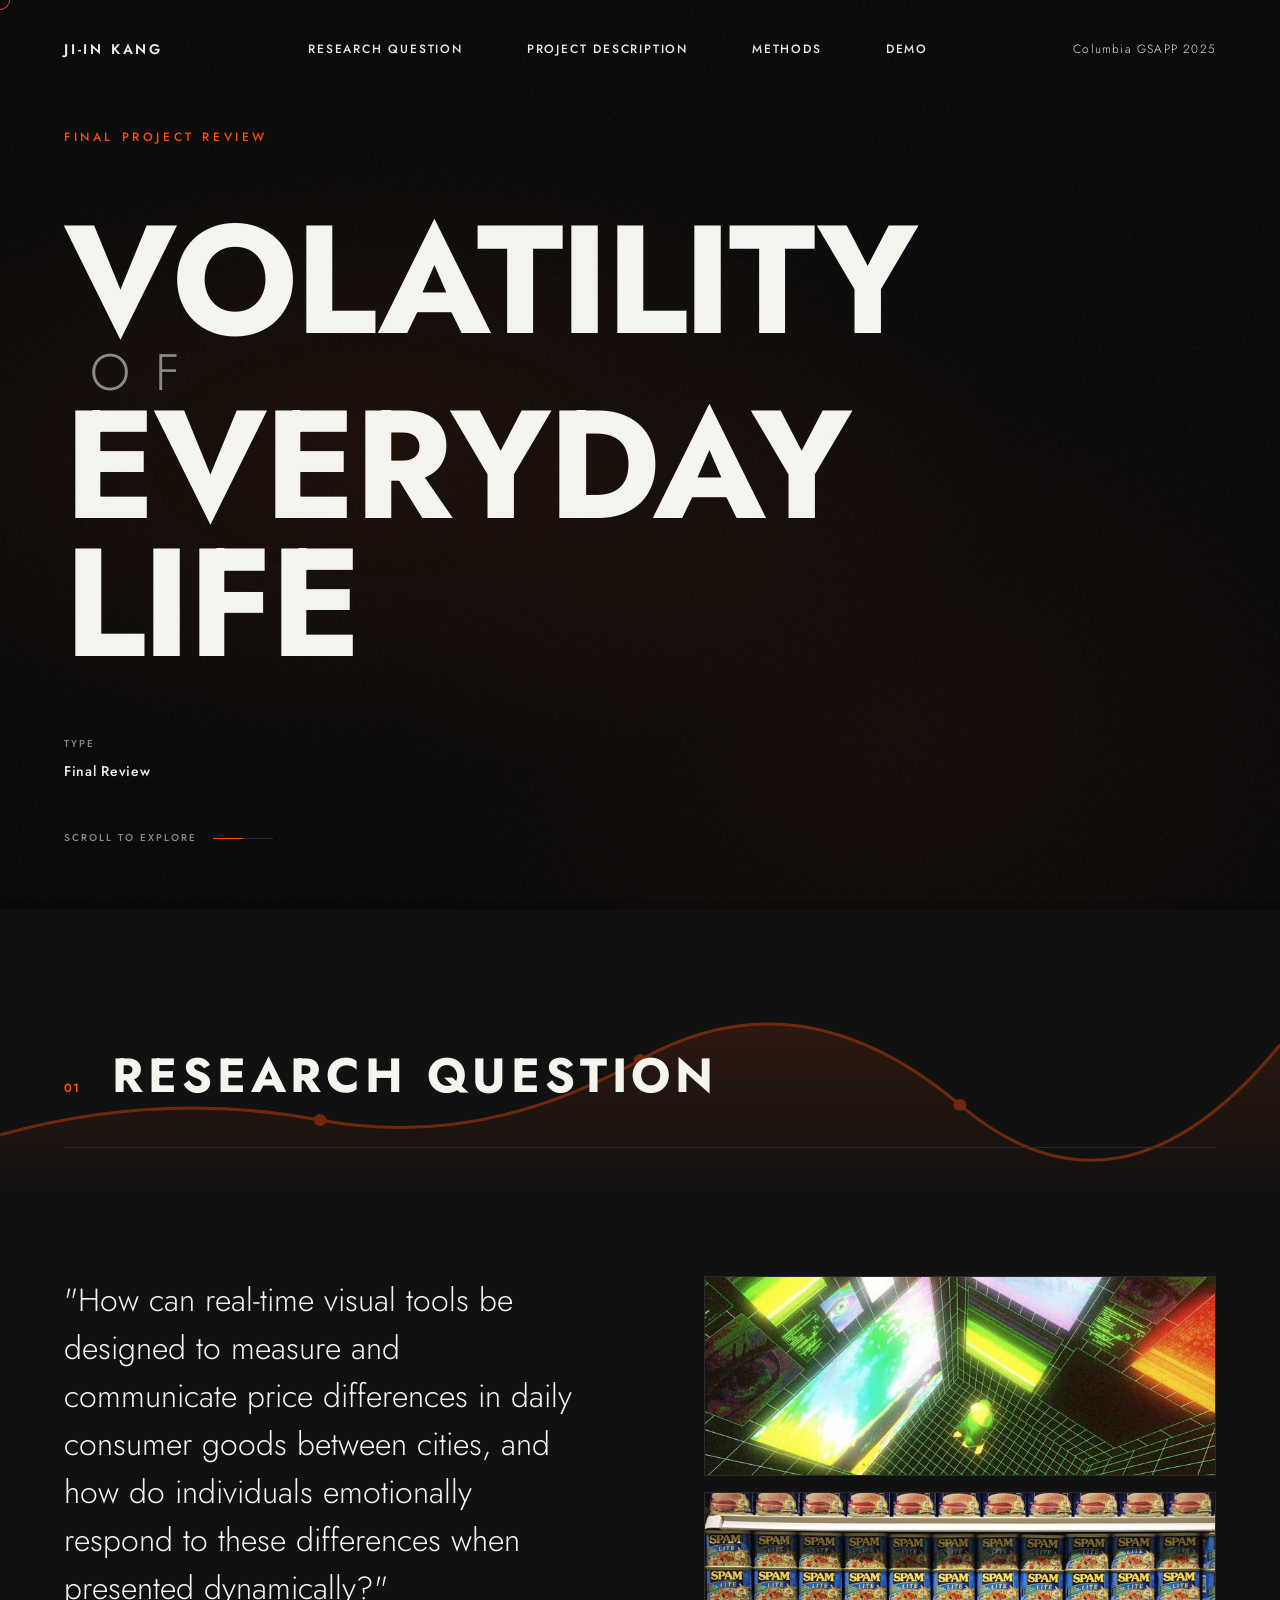
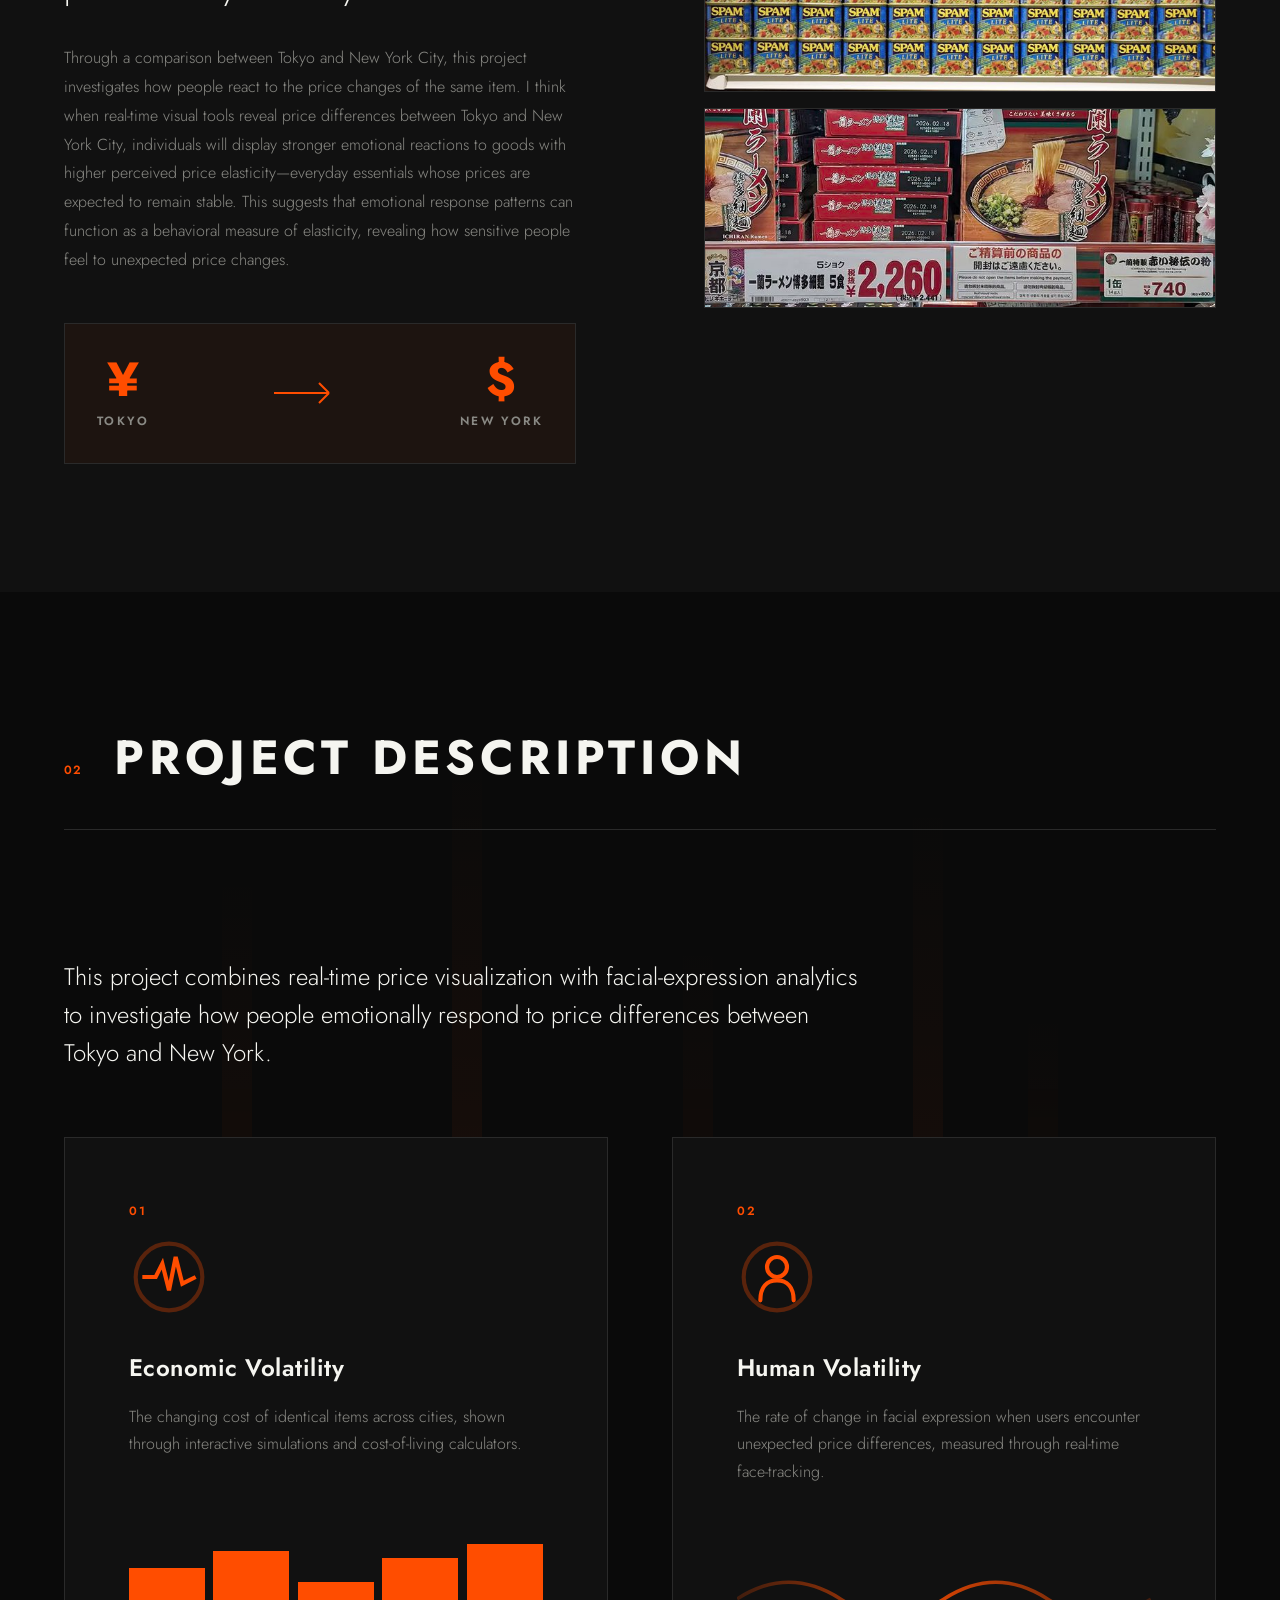
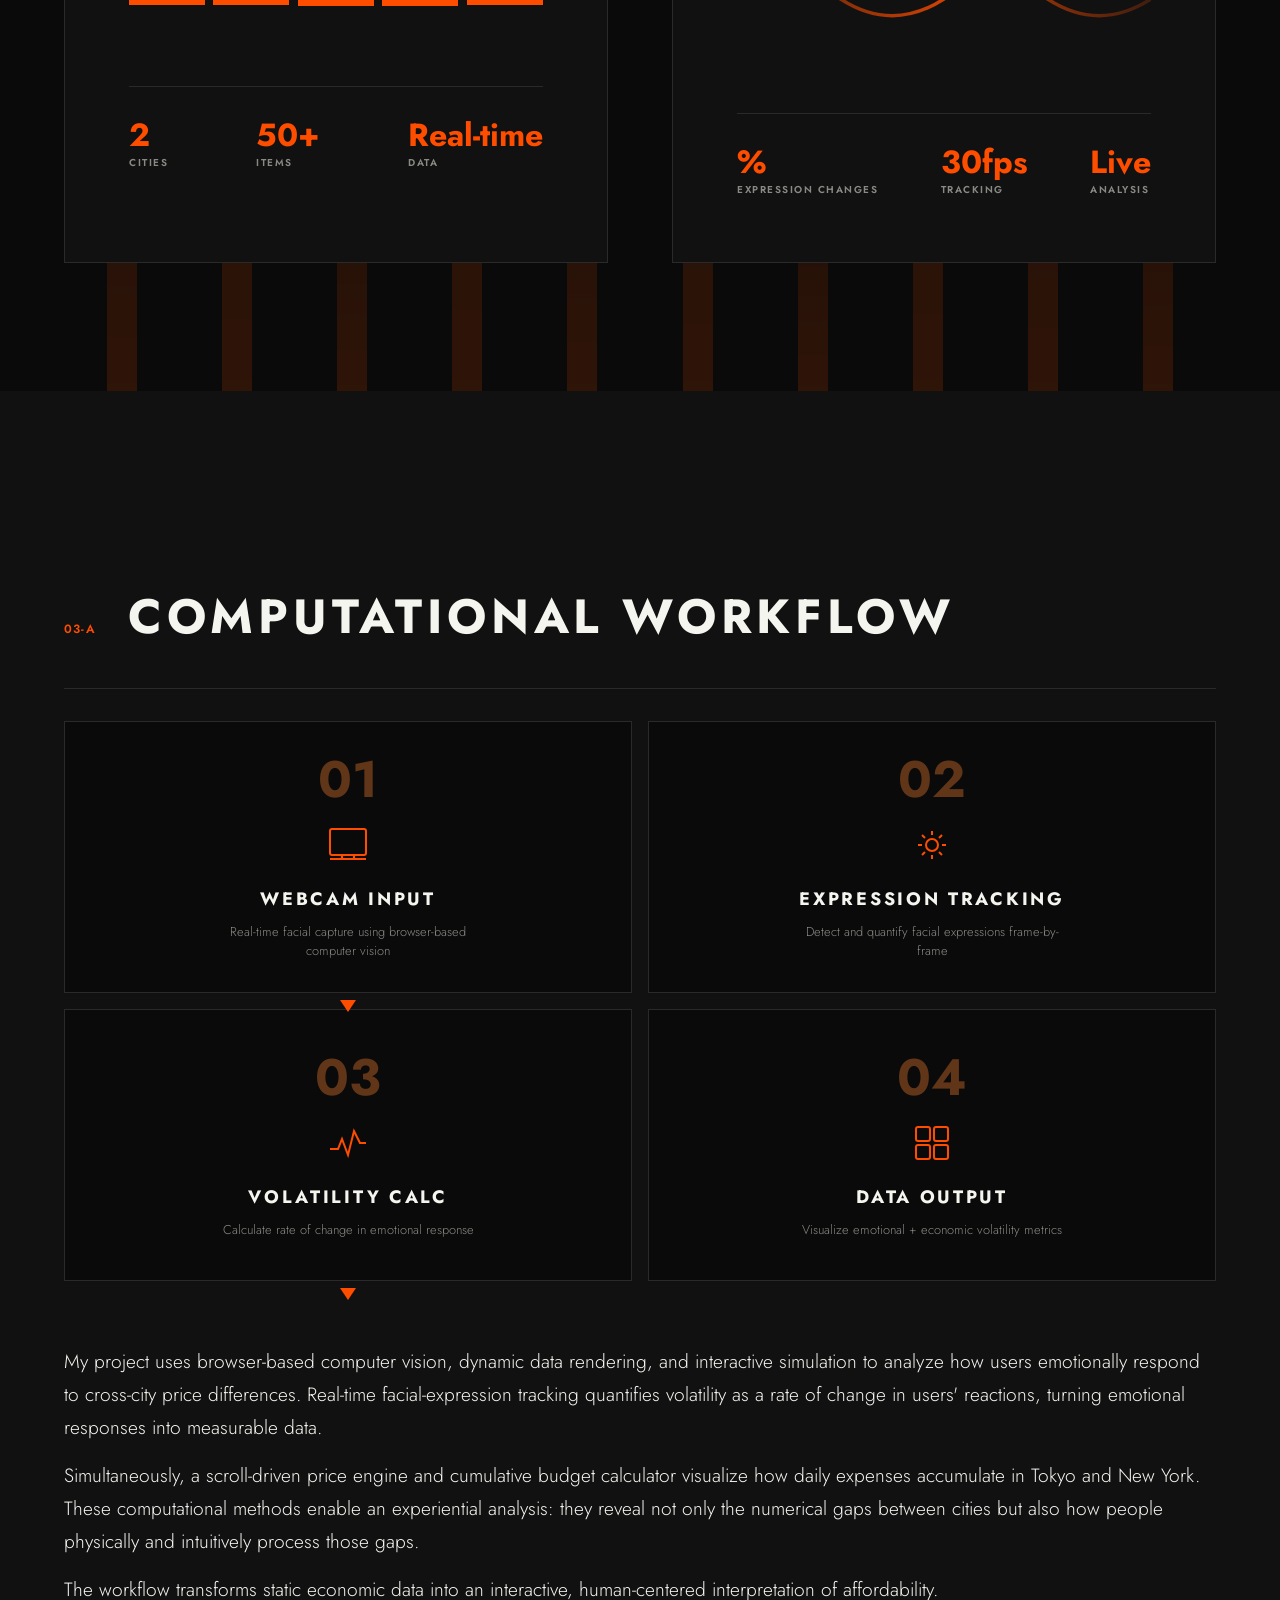
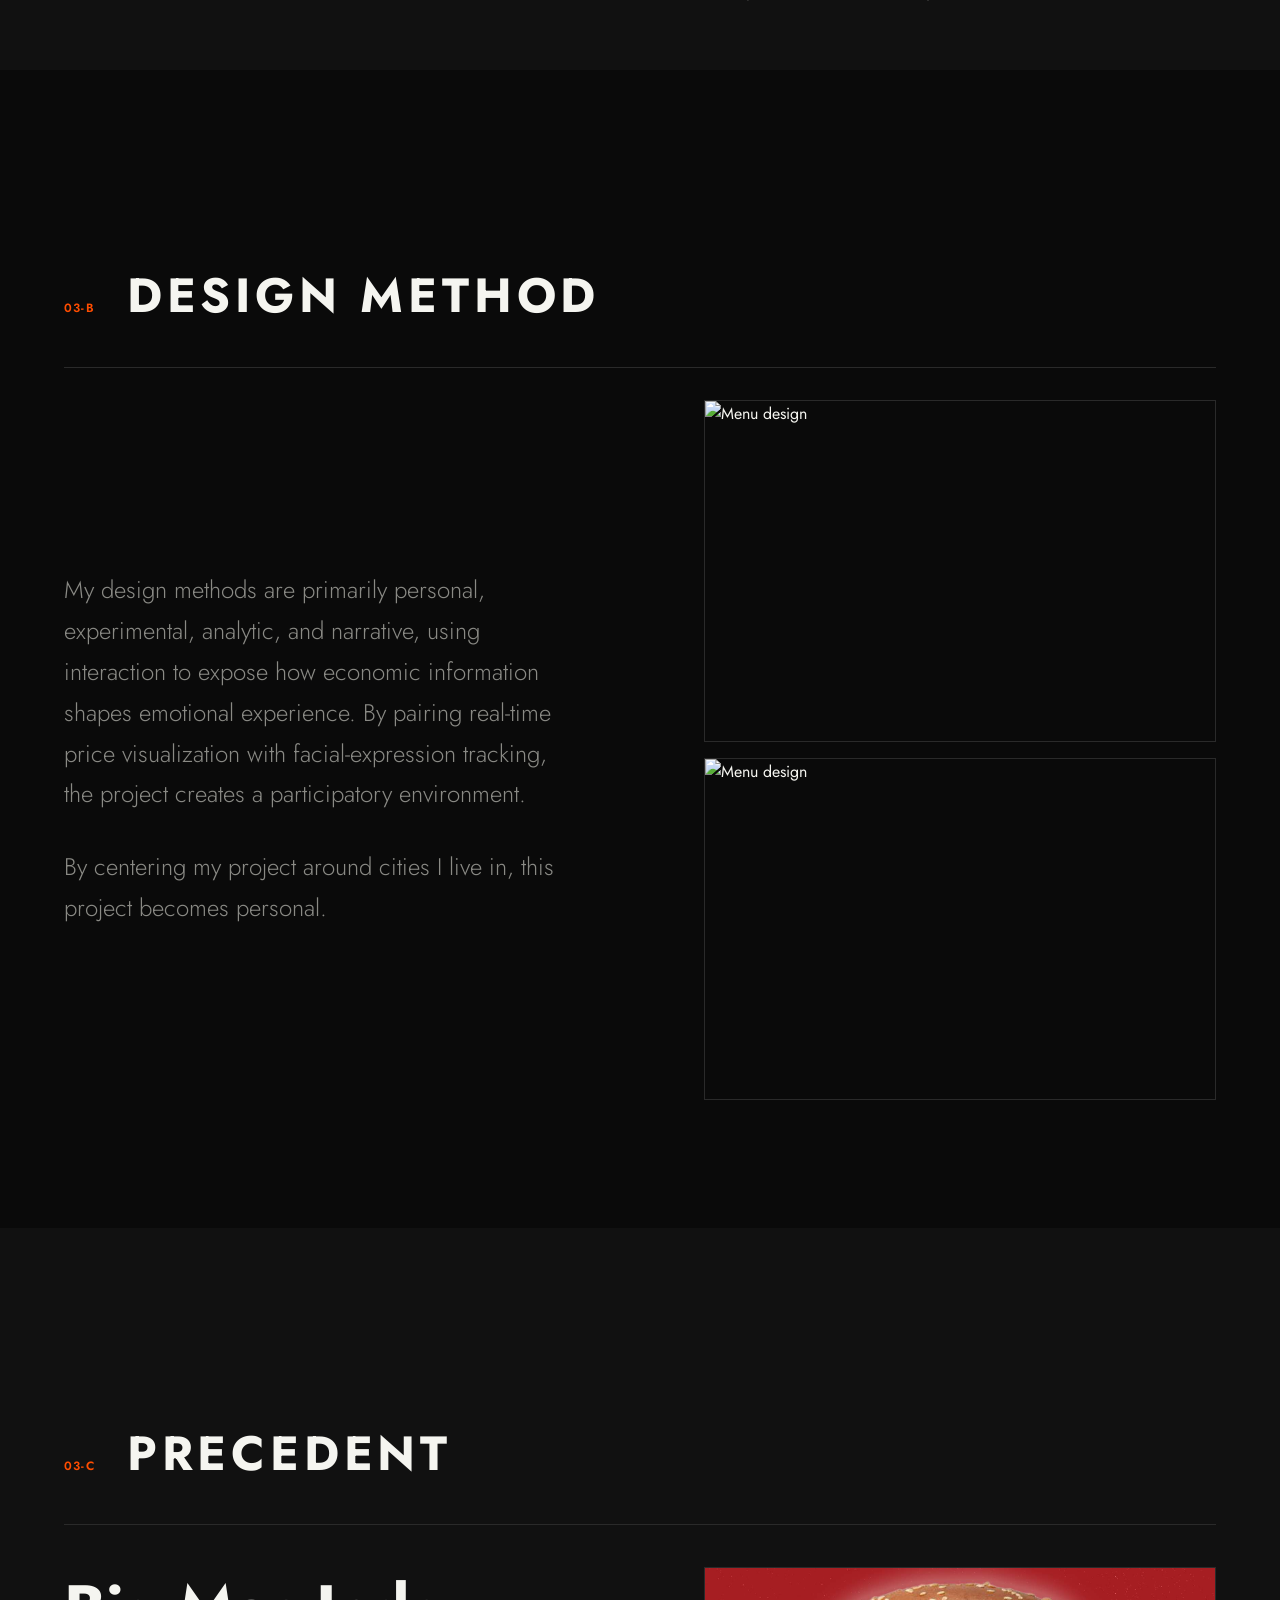
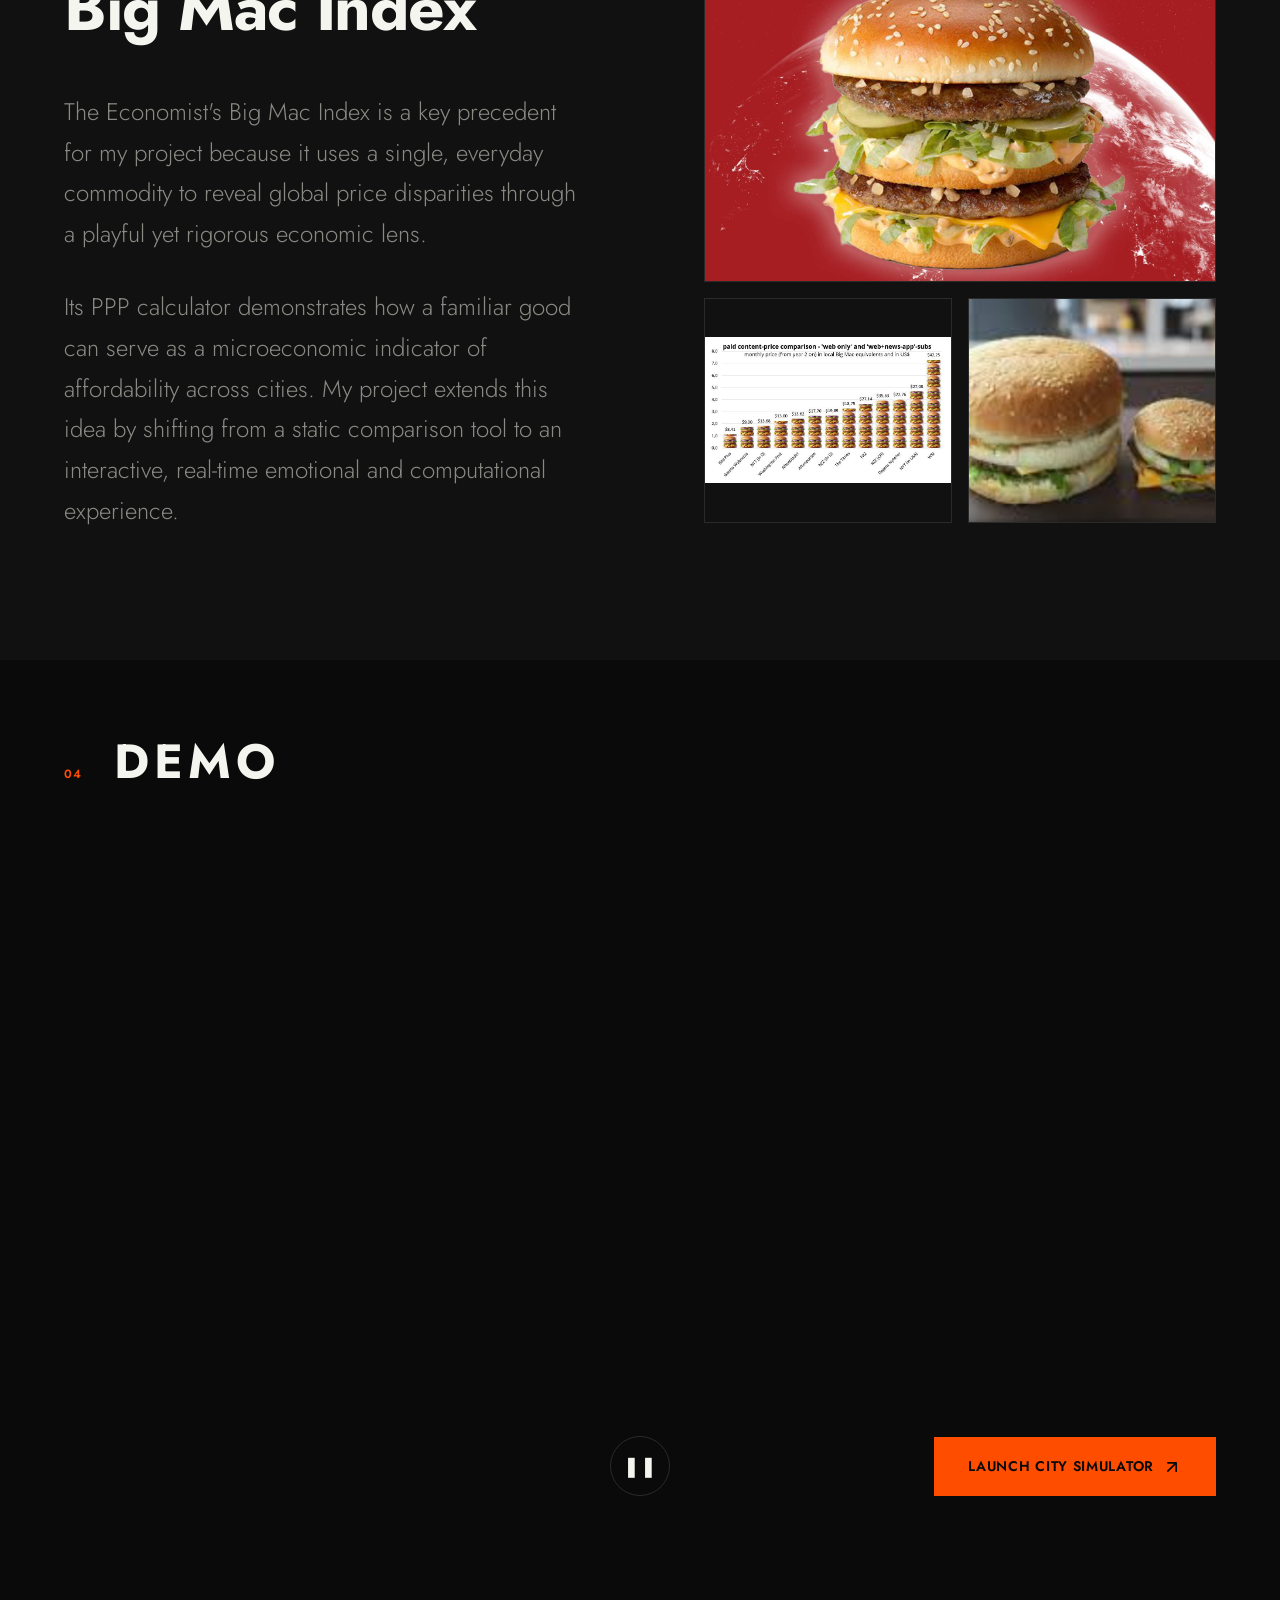
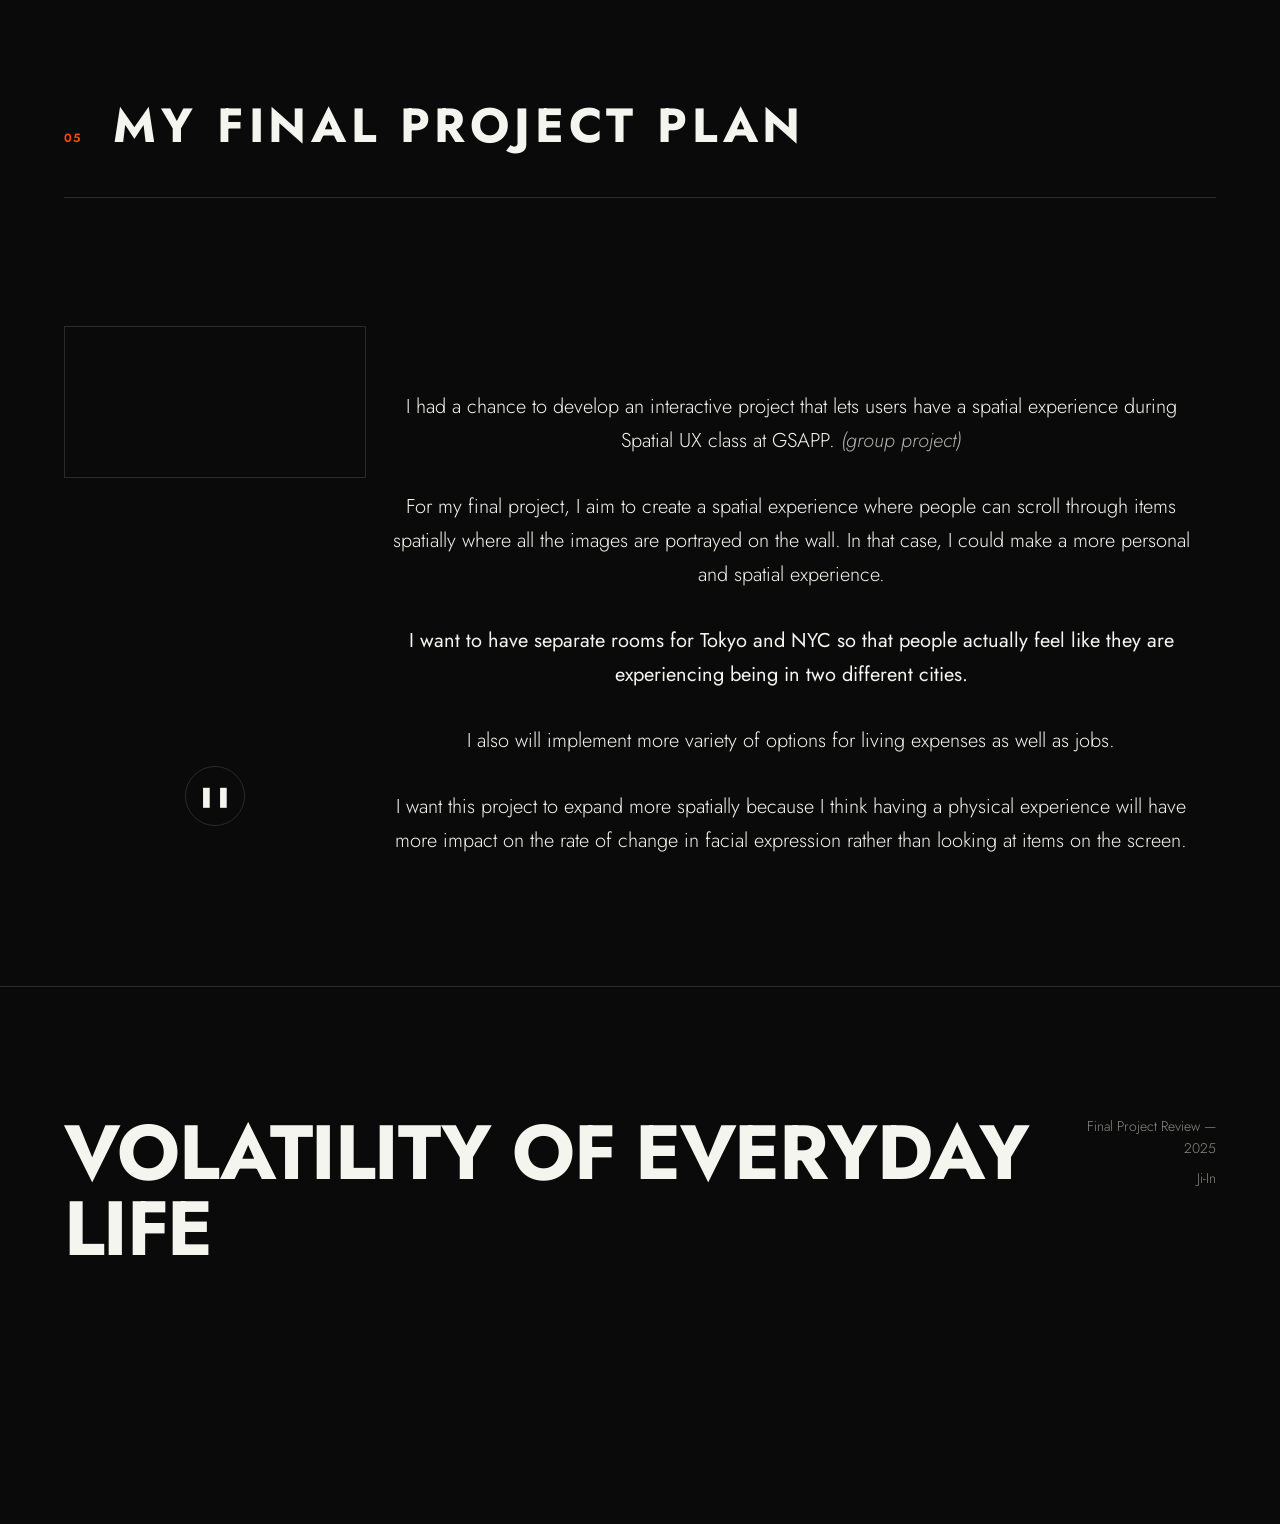
==== commit 42781441: ".." ====
--- a/index.html
+++ b/index.html
@@ -136,31 +136,143 @@
         <div class="volatility-types">
             <div class="volatility-card">
                 <div class="volatility-label">01</div>
+                <div class="volatility-icon">
+                    <svg viewBox="0 0 48 48" fill="none" stroke="currentColor" stroke-width="2.5">
+                        <circle cx="24" cy="24" r="20" stroke-opacity="0.3"/>
+                        <polyline points="8,24 16,24 20,16 24,32 28,12 32,28 40,24" stroke-width="2.5"/>
+                    </svg>
+                </div>
                 <h3 class="volatility-title">Economic Volatility</h3>
                 <p class="volatility-text">The changing cost of identical items across cities, shown through interactive simulations and cost-of-living calculators.</p>
+                <div class="volatility-graphic bar-chart">
+                    <div class="bar" style="--h: 55%"></div>
+                    <div class="bar" style="--h: 80%"></div>
+                    <div class="bar" style="--h: 35%"></div>
+                    <div class="bar" style="--h: 70%"></div>
+                    <div class="bar" style="--h: 90%"></div>
+                </div>
+                <div class="volatility-stats">
+                    <div class="stat">
+                        <span class="stat-value">2</span>
+                        <span class="stat-label">CITIES</span>
+                    </div>
+                    <div class="stat">
+                        <span class="stat-value">50+</span>
+                        <span class="stat-label">ITEMS</span>
+                    </div>
+                    <div class="stat">
+                        <span class="stat-value">Real-time</span>
+                        <span class="stat-label">DATA</span>
+                    </div>
+                </div>
             </div>
             <div class="volatility-card">
                 <div class="volatility-label">02</div>
+                <div class="volatility-icon">
+                    <svg viewBox="0 0 48 48" fill="none" stroke="currentColor" stroke-width="2.5">
+                        <circle cx="24" cy="24" r="20" stroke-opacity="0.3"/>
+                        <circle cx="24" cy="18" r="6"/>
+                        <path d="M14,38 C14,30 18,26 24,26 C30,26 34,30 34,38" stroke-linecap="round"/>
+                    </svg>
+                </div>
                 <h3 class="volatility-title">Human Volatility</h3>
                 <p class="volatility-text">The rate of change in facial expression when users encounter unexpected price differences, measured through real-time face-tracking.</p>
-            </div>
-        </div>
-    </section>
-
-    <section class="method-slide" id="process">
+                <div class="volatility-graphic wave-chart">
+                    <svg viewBox="0 0 200 60" preserveAspectRatio="none">
+                        <defs>
+                            <linearGradient id="waveGradient" x1="0%" y1="0%" x2="100%" y2="0%">
+                                <stop offset="0%" style="stop-color:#ff4d00;stop-opacity:0.2"/>
+                                <stop offset="50%" style="stop-color:#ff4d00;stop-opacity:0.8"/>
+                                <stop offset="100%" style="stop-color:#ff4d00;stop-opacity:0.2"/>
+                            </linearGradient>
+                        </defs>
+                        <path class="wave-line" d="M0,30 Q25,10 50,30 T100,30 T150,30 T200,30" fill="none" stroke="url(#waveGradient)" stroke-width="2"/>
+                    </svg>
+                </div>
+                <div class="volatility-stats">
+                    <div class="stat">
+                        <span class="stat-value">%</span>
+                        <span class="stat-label">EXPRESSION CHANGES</span>
+                    </div>
+                    <div class="stat">
+                        <span class="stat-value">30fps</span>
+                        <span class="stat-label">TRACKING</span>
+                    </div>
+                    <div class="stat">
+                        <span class="stat-value">Live</span>
+                        <span class="stat-label">ANALYSIS</span>
+                    </div>
+                </div>
+            </div>
+        </div>
+    </section>
+
+    <section class="method-slide workflow-section" id="process">
         <div class="section-header">
             <span class="section-number">03-A</span>
-            <h2 class="section-title">Computational Method</h2>
-        </div>
-        <div class="method-slide-layout">
-            <div class="method-slide-content">
-                <p class="method-slide-text">My project uses browser-based computer vision, dynamic data rendering, and interactive simulation to analyze how users emotionally respond to cross-city price differences. Real-time facial-expression tracking quantifies volatility as a rate of change in users' reactions, turning emotional responses into measurable data.</p>
-                <p class="method-slide-text">Simultaneously, a scroll-driven price engine and cumulative budget calculator visualize how daily expenses accumulate in Tokyo and New York. These computational methods enable an experiential analysis: they reveal not only the numerical gaps between cities but also how people physically and intuitively process those gaps.</p>
-                <p class="method-slide-text">The workflow transforms static economic data into an interactive, human-centered interpretation of affordability.</p>
-            </div>
-            <div class="method-slide-image">
-                <img src="assets/webcam.png" alt="Webcam facial tracking">
-            </div>
+            <h2 class="section-title">Computational Workflow</h2>
+        </div>
+        <div class="workflow-grid">
+            <div class="workflow-block">
+                <span class="workflow-number">01</span>
+                <div class="workflow-icon">
+                    <svg viewBox="0 0 48 48" fill="none" stroke="currentColor" stroke-width="2">
+                        <rect x="6" y="8" width="36" height="26" rx="2"/>
+                        <line x1="6" y1="38" x2="42" y2="38"/>
+                        <rect x="18" y="34" width="12" height="4"/>
+                    </svg>
+                </div>
+                <h3 class="workflow-title">Webcam Input</h3>
+                <p class="workflow-desc">Real-time facial capture using browser-based computer vision</p>
+                <div class="workflow-arrow workflow-arrow-down"></div>
+            </div>
+            <div class="workflow-block">
+                <span class="workflow-number">02</span>
+                <div class="workflow-icon">
+                    <svg viewBox="0 0 48 48" fill="none" stroke="currentColor" stroke-width="2">
+                        <circle cx="24" cy="24" r="6"/>
+                        <line x1="24" y1="10" x2="24" y2="14"/>
+                        <line x1="24" y1="34" x2="24" y2="38"/>
+                        <line x1="10" y1="24" x2="14" y2="24"/>
+                        <line x1="34" y1="24" x2="38" y2="24"/>
+                        <line x1="14" y1="14" x2="17" y2="17"/>
+                        <line x1="31" y1="31" x2="34" y2="34"/>
+                        <line x1="14" y1="34" x2="17" y2="31"/>
+                        <line x1="31" y1="17" x2="34" y2="14"/>
+                    </svg>
+                </div>
+                <h3 class="workflow-title">Expression Tracking</h3>
+                <p class="workflow-desc">Detect and quantify facial expressions frame-by-frame</p>
+            </div>
+            <div class="workflow-block">
+                <span class="workflow-number">03</span>
+                <div class="workflow-icon">
+                    <svg viewBox="0 0 48 48" fill="none" stroke="currentColor" stroke-width="2">
+                        <polyline points="6,30 14,30 18,20 24,36 30,12 36,24 42,24"/>
+                    </svg>
+                </div>
+                <h3 class="workflow-title">Volatility Calc</h3>
+                <p class="workflow-desc">Calculate rate of change in emotional response</p>
+                <div class="workflow-arrow workflow-arrow-down"></div>
+            </div>
+            <div class="workflow-block">
+                <span class="workflow-number">04</span>
+                <div class="workflow-icon">
+                    <svg viewBox="0 0 48 48" fill="none" stroke="currentColor" stroke-width="2">
+                        <rect x="8" y="8" width="14" height="14" rx="2"/>
+                        <rect x="26" y="8" width="14" height="14" rx="2"/>
+                        <rect x="8" y="26" width="14" height="14" rx="2"/>
+                        <rect x="26" y="26" width="14" height="14" rx="2"/>
+                    </svg>
+                </div>
+                <h3 class="workflow-title">Data Output</h3>
+                <p class="workflow-desc">Visualize emotional + economic volatility metrics</p>
+            </div>
+        </div>
+        <div class="workflow-text">
+            <p>My project uses browser-based computer vision, dynamic data rendering, and interactive simulation to analyze how users emotionally respond to cross-city price differences. Real-time facial-expression tracking quantifies volatility as a rate of change in users' reactions, turning emotional responses into measurable data.</p>
+            <p>Simultaneously, a scroll-driven price engine and cumulative budget calculator visualize how daily expenses accumulate in Tokyo and New York. These computational methods enable an experiential analysis: they reveal not only the numerical gaps between cities but also how people physically and intuitively process those gaps.</p>
+            <p>The workflow transforms static economic data into an interactive, human-centered interpretation of affordability.</p>
         </div>
     </section>
 
--- a/style.css
+++ b/style.css
@@ -504,6 +504,109 @@
     font-weight: 300;
     line-height: 1.7;
     color: var(--color-text-muted);
+}
+
+/* Volatility Card Icons */
+.volatility-icon {
+    width: 80px;
+    height: 80px;
+    margin-bottom: var(--spacing-md);
+    color: var(--color-accent);
+}
+
+.volatility-icon svg {
+    width: 100%;
+    height: 100%;
+}
+
+/* Volatility Graphics */
+.volatility-graphic {
+    margin: var(--spacing-lg) 0;
+    height: 100px;
+}
+
+/* Bar Chart */
+.bar-chart {
+    display: flex;
+    align-items: flex-end;
+    gap: 8px;
+    padding: var(--spacing-sm) 0;
+}
+
+.bar-chart .bar {
+    flex: 1;
+    background: var(--color-accent);
+    height: var(--h, 50%);
+    min-height: 20px;
+    transition: height 0.5s ease;
+    animation: barGrow 1s ease forwards;
+}
+
+@keyframes barGrow {
+    from { transform: scaleY(0); }
+    to { transform: scaleY(1); }
+}
+
+.bar-chart .bar:nth-child(1) { animation-delay: 0.1s; }
+.bar-chart .bar:nth-child(2) { animation-delay: 0.2s; }
+.bar-chart .bar:nth-child(3) { animation-delay: 0.3s; }
+.bar-chart .bar:nth-child(4) { animation-delay: 0.4s; }
+.bar-chart .bar:nth-child(5) { animation-delay: 0.5s; }
+
+/* Wave Chart */
+.wave-chart {
+    display: flex;
+    align-items: center;
+}
+
+.wave-chart svg {
+    width: 100%;
+    height: 100%;
+}
+
+.wave-line {
+    stroke-dasharray: 400;
+    stroke-dashoffset: 400;
+    animation: drawWave 2s ease forwards, waveMove 3s ease-in-out infinite 2s;
+}
+
+@keyframes drawWave {
+    to { stroke-dashoffset: 0; }
+}
+
+@keyframes waveMove {
+    0%, 100% { d: path("M0,30 Q25,10 50,30 T100,30 T150,30 T200,30"); }
+    50% { d: path("M0,30 Q25,50 50,30 T100,30 T150,30 T200,30"); }
+}
+
+/* Volatility Stats */
+.volatility-stats {
+    display: flex;
+    justify-content: space-between;
+    padding-top: var(--spacing-md);
+    border-top: 1px solid var(--color-border);
+    margin-top: var(--spacing-md);
+}
+
+.stat {
+    display: flex;
+    flex-direction: column;
+    gap: 4px;
+}
+
+.stat-value {
+    font-size: clamp(1.5rem, 3vw, 2rem);
+    font-weight: 700;
+    color: var(--color-accent);
+    line-height: 1;
+}
+
+.stat-label {
+    font-size: 0.625rem;
+    font-weight: 600;
+    letter-spacing: 0.15em;
+    color: var(--color-text-muted);
+    text-transform: uppercase;
 }
 
 /* Legacy card styles kept for compatibility */
@@ -1598,6 +1701,132 @@
     color: var(--color-accent-light) !important;
 }
 
+/* =============================================
+   COMPUTATIONAL WORKFLOW GRID
+============================================= */
+
+.workflow-section {
+    display: flex;
+    flex-direction: column;
+    min-height: 100vh;
+    padding-bottom: var(--spacing-lg);
+}
+
+.workflow-section .section-header {
+    flex-shrink: 0;
+    margin-bottom: var(--spacing-md);
+}
+
+.workflow-grid {
+    display: grid;
+    grid-template-columns: repeat(2, 1fr);
+    grid-template-rows: repeat(2, 1fr);
+    gap: var(--spacing-sm);
+    flex: 1;
+    min-height: 0;
+}
+
+.workflow-block {
+    background: var(--color-bg);
+    border: 1px solid var(--color-border);
+    padding: var(--spacing-md);
+    display: flex;
+    flex-direction: column;
+    align-items: center;
+    justify-content: center;
+    text-align: center;
+    position: relative;
+    transition: border-color var(--transition-medium), transform var(--transition-medium);
+}
+
+.workflow-block:hover {
+    border-color: var(--color-accent);
+}
+
+.workflow-number {
+    font-size: clamp(2rem, 4vw, 3.5rem);
+    font-weight: 700;
+    color: #6b3a1a;
+    line-height: 1;
+    margin-bottom: var(--spacing-sm);
+    opacity: 0.9;
+}
+
+.workflow-icon {
+    width: 48px;
+    height: 48px;
+    margin-bottom: var(--spacing-sm);
+    color: var(--color-accent);
+}
+
+.workflow-icon svg {
+    width: 100%;
+    height: 100%;
+}
+
+.workflow-title {
+    font-size: clamp(0.875rem, 1.5vw, 1.125rem);
+    font-weight: 700;
+    letter-spacing: 0.15em;
+    text-transform: uppercase;
+    color: var(--color-text);
+    margin-bottom: var(--spacing-xs);
+}
+
+.workflow-desc {
+    font-size: clamp(0.75rem, 1vw, 0.875rem);
+    font-weight: 300;
+    line-height: 1.5;
+    color: var(--color-text-muted);
+    max-width: 280px;
+}
+
+.workflow-text {
+    flex-shrink: 0;
+    margin-top: var(--spacing-lg);
+    max-width: 1200px;
+}
+
+.workflow-text p {
+    font-size: clamp(1rem, 1.5vw, 1.25rem);
+    font-weight: 300;
+    line-height: 1.7;
+    color: var(--color-text);
+    margin-bottom: var(--spacing-sm);
+}
+
+.workflow-text p:last-child {
+    margin-bottom: 0;
+}
+
+/* Workflow Arrows */
+.workflow-arrow {
+    position: absolute;
+}
+
+.workflow-arrow-down {
+    bottom: -20px;
+    left: 50%;
+    transform: translateX(-50%);
+    z-index: 10;
+}
+
+.workflow-arrow-down::after {
+    content: '';
+    display: block;
+    width: 0;
+    height: 0;
+    border-left: 8px solid transparent;
+    border-right: 8px solid transparent;
+    border-top: 12px solid var(--color-accent);
+    animation: arrowPulse 2s ease-in-out infinite;
+}
+
+@keyframes arrowPulse {
+    0%, 100% { opacity: 0.6; transform: translateY(0); }
+    50% { opacity: 1; transform: translateY(4px); }
+}
+
 /* Responsive adjustments for new elements */
 @media (max-width: 1024px) {
     .methods-visual {
@@ -1634,5 +1863,13 @@
     .quote-bars {
         display: none;
     }
-}
-
+    
+    .workflow-grid {
+        grid-template-columns: 1fr;
+    }
+    
+    .workflow-arrow-down {
+        bottom: -20px;
+    }
+}
+
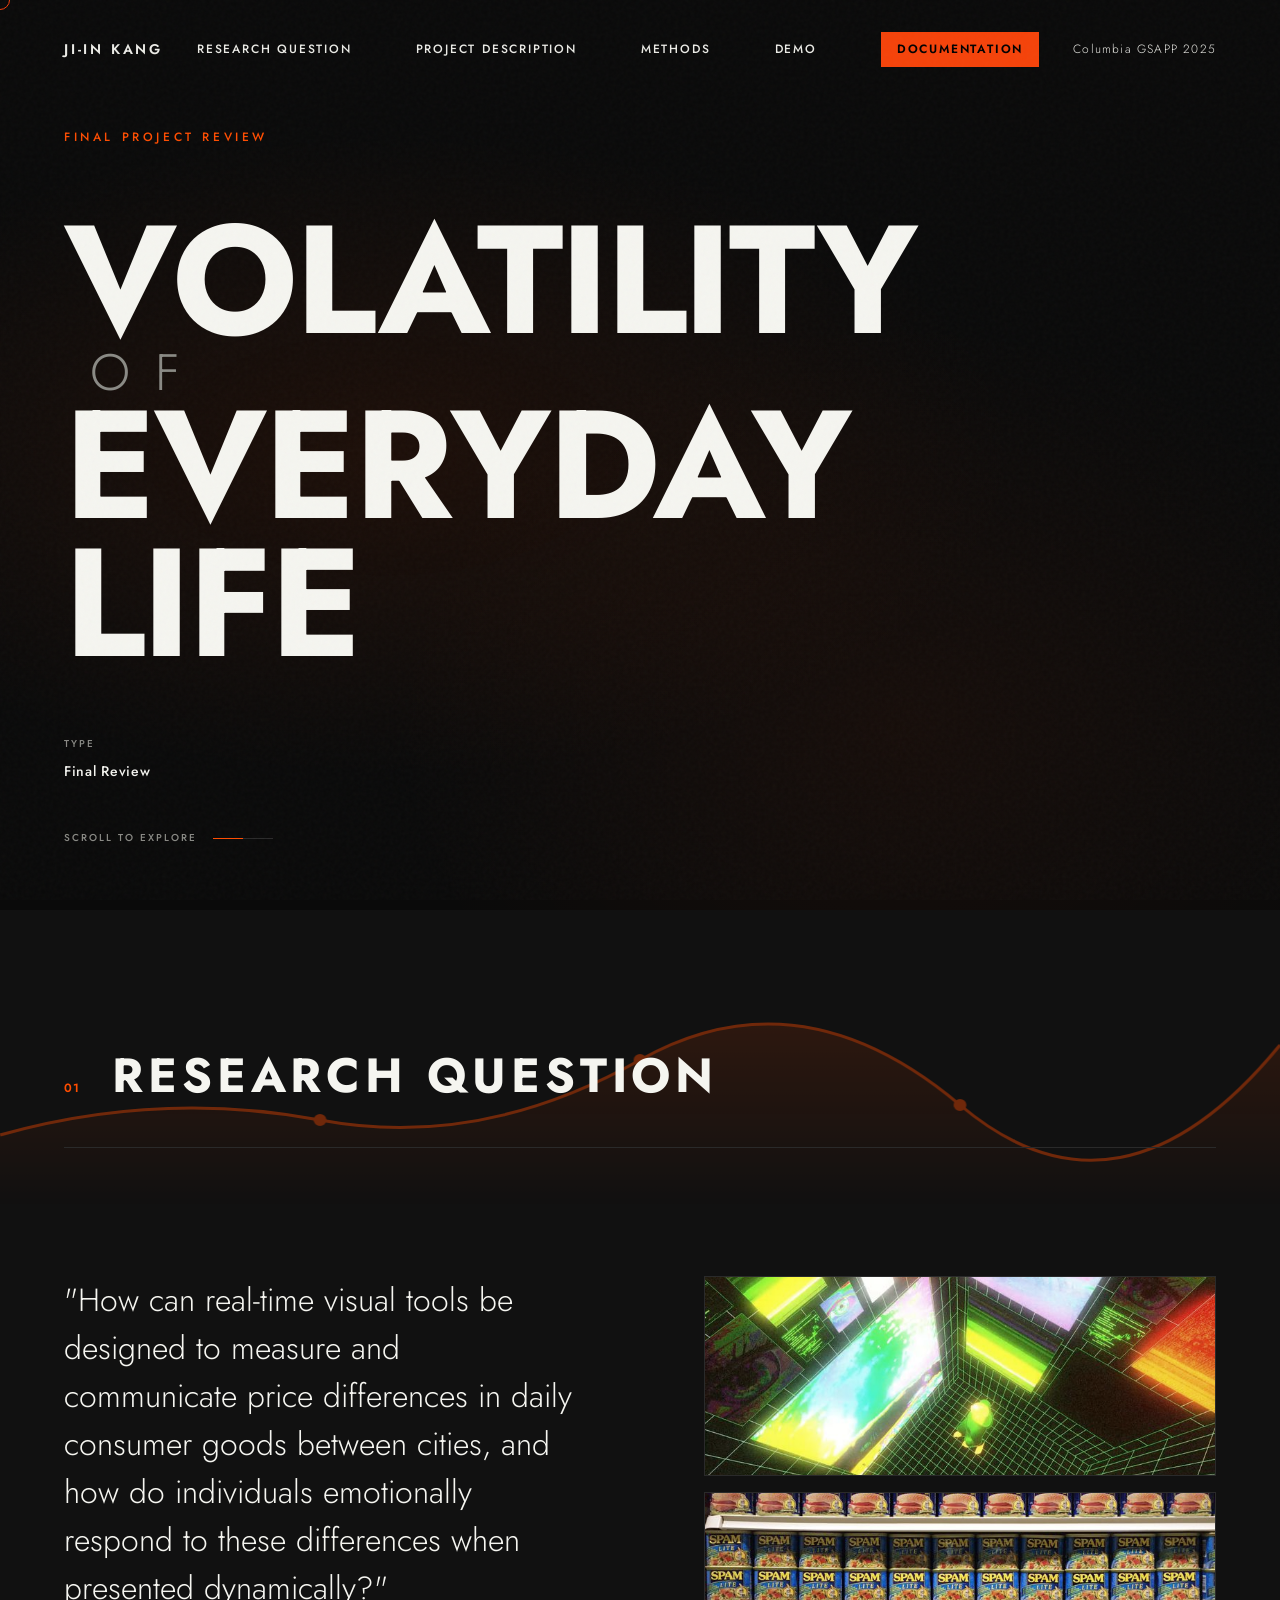
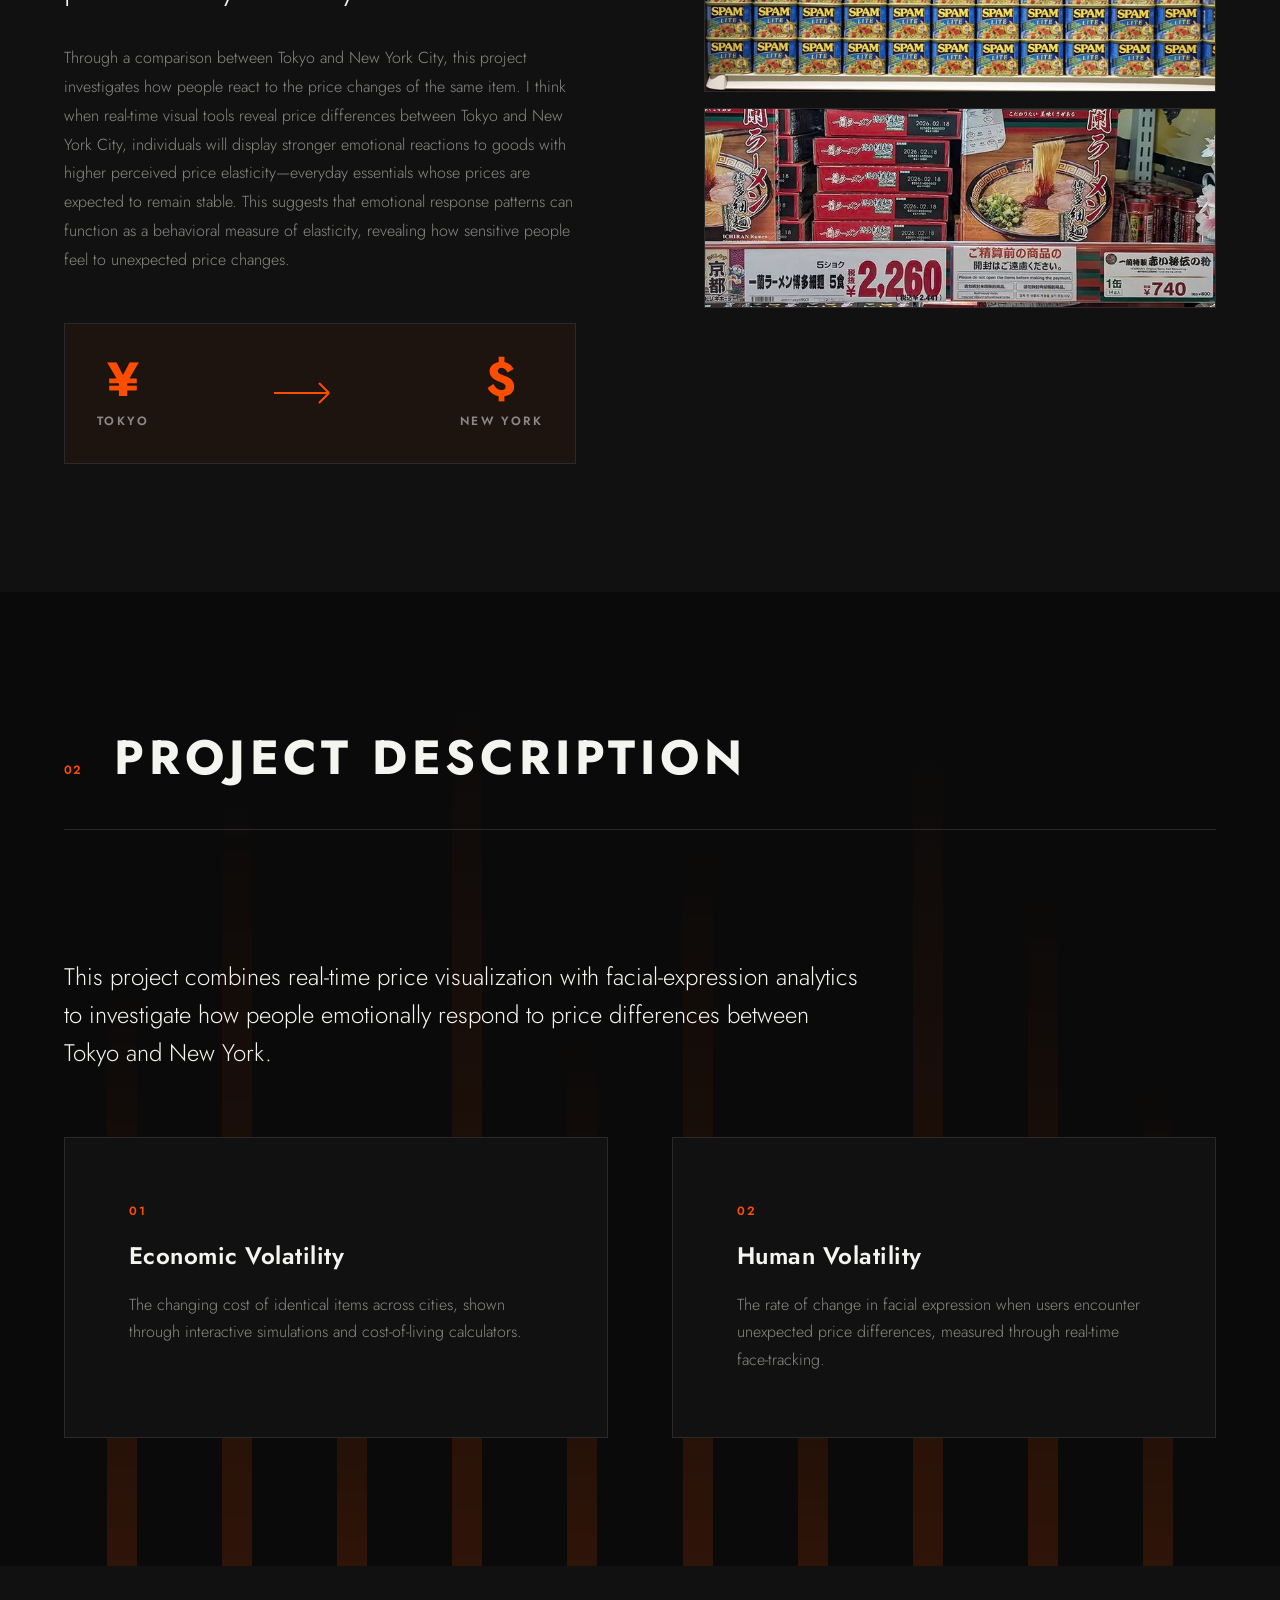
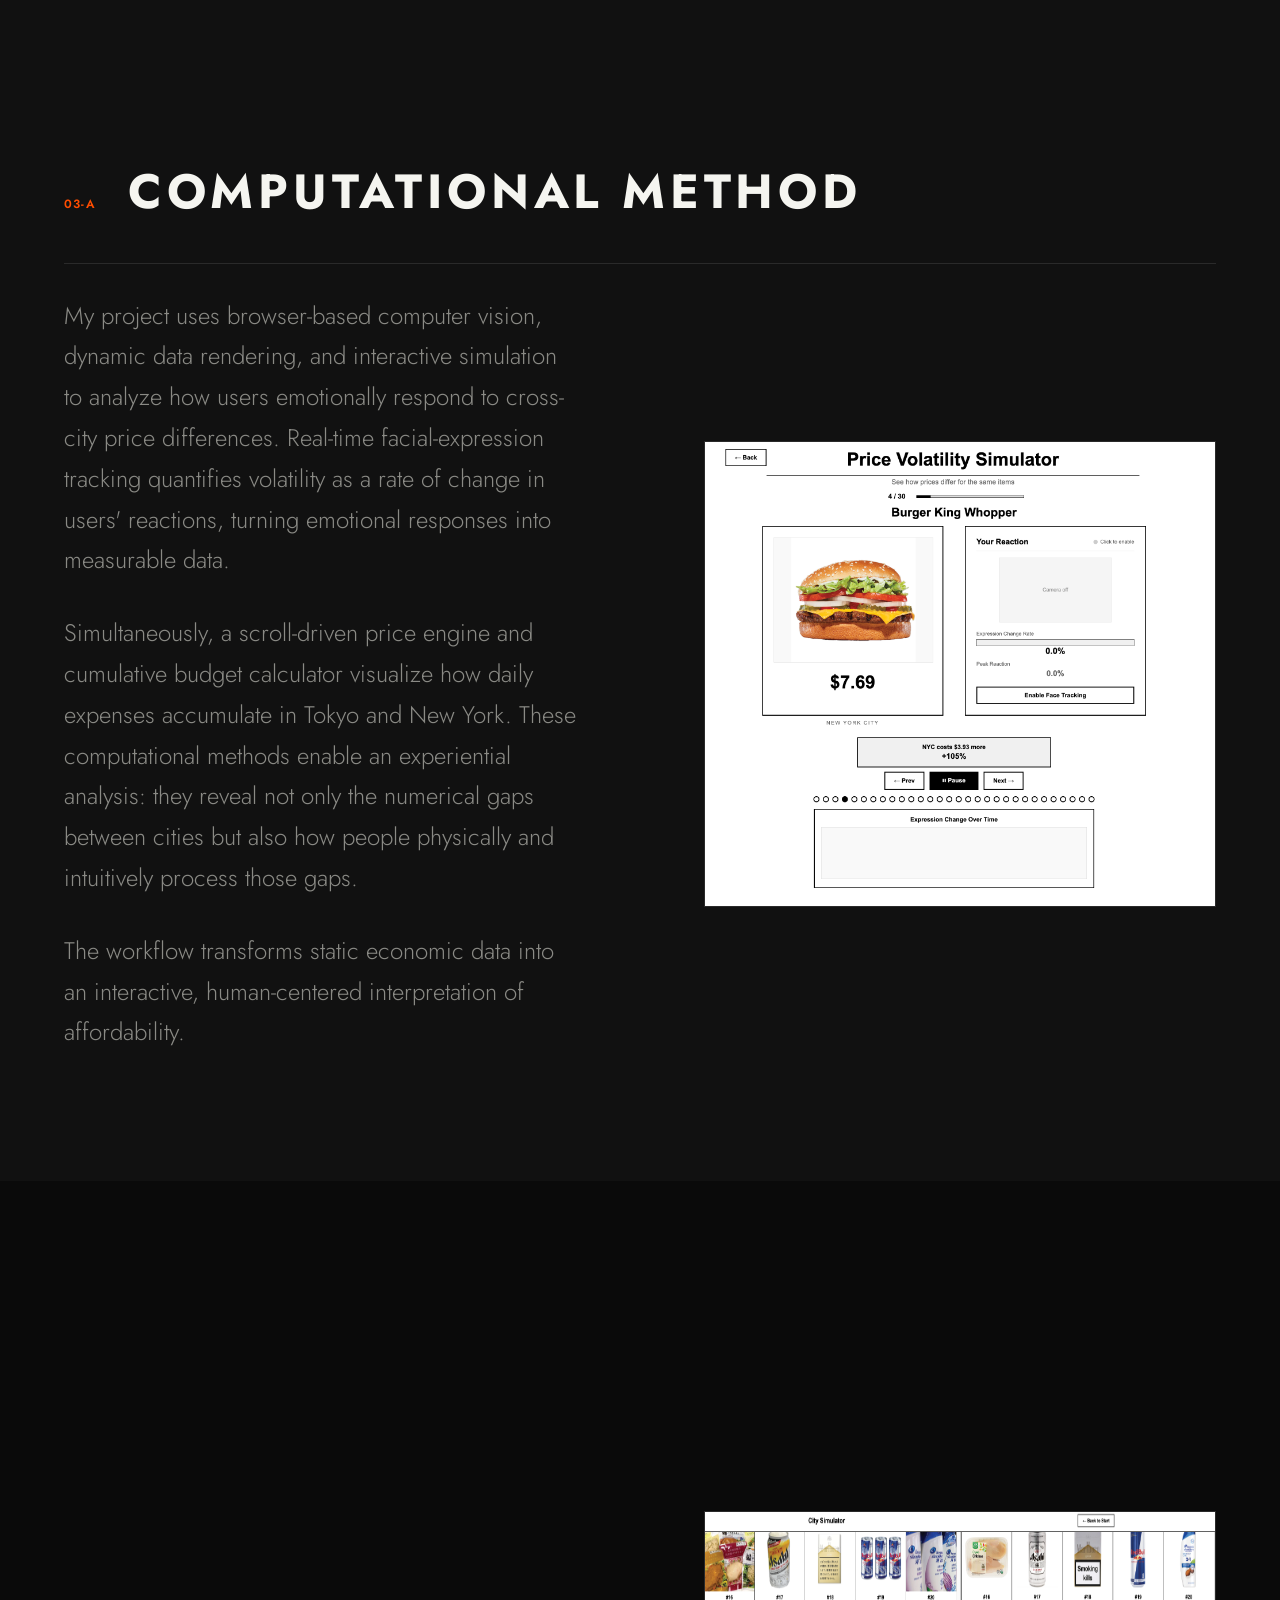
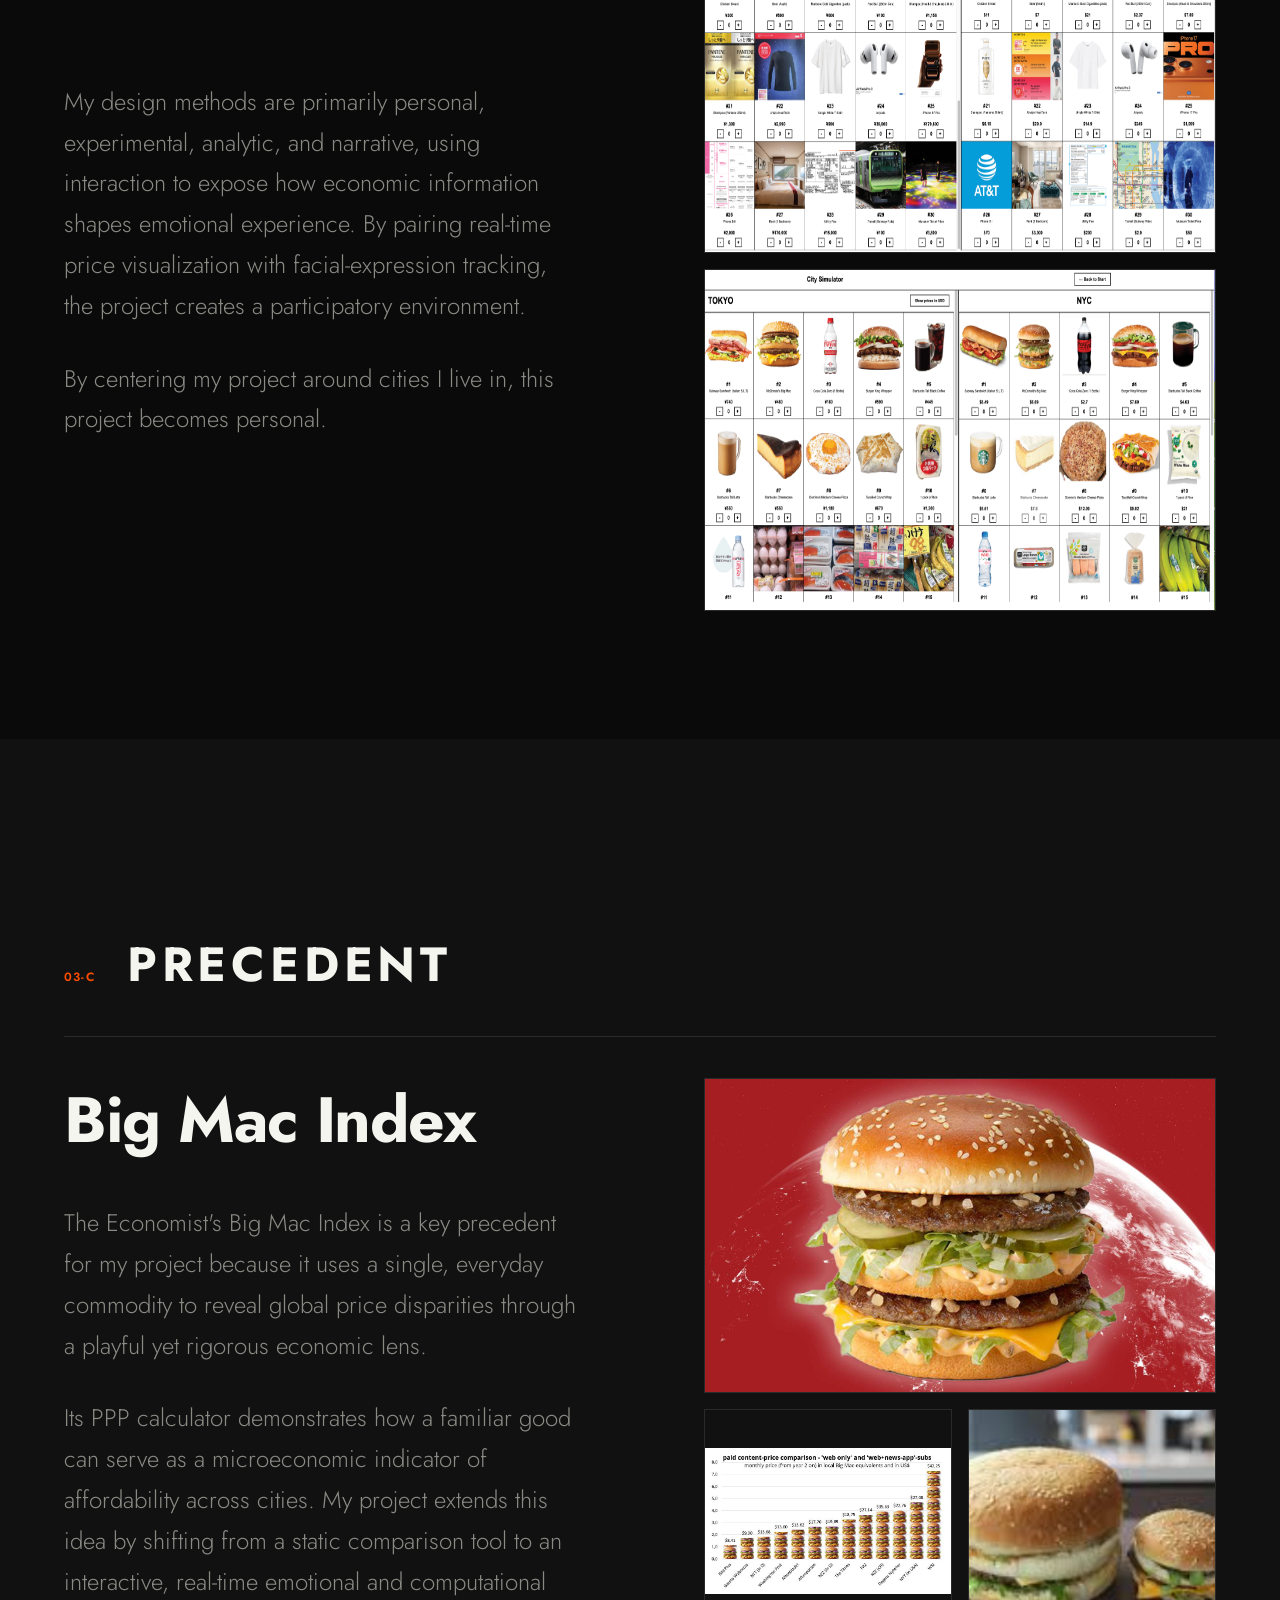
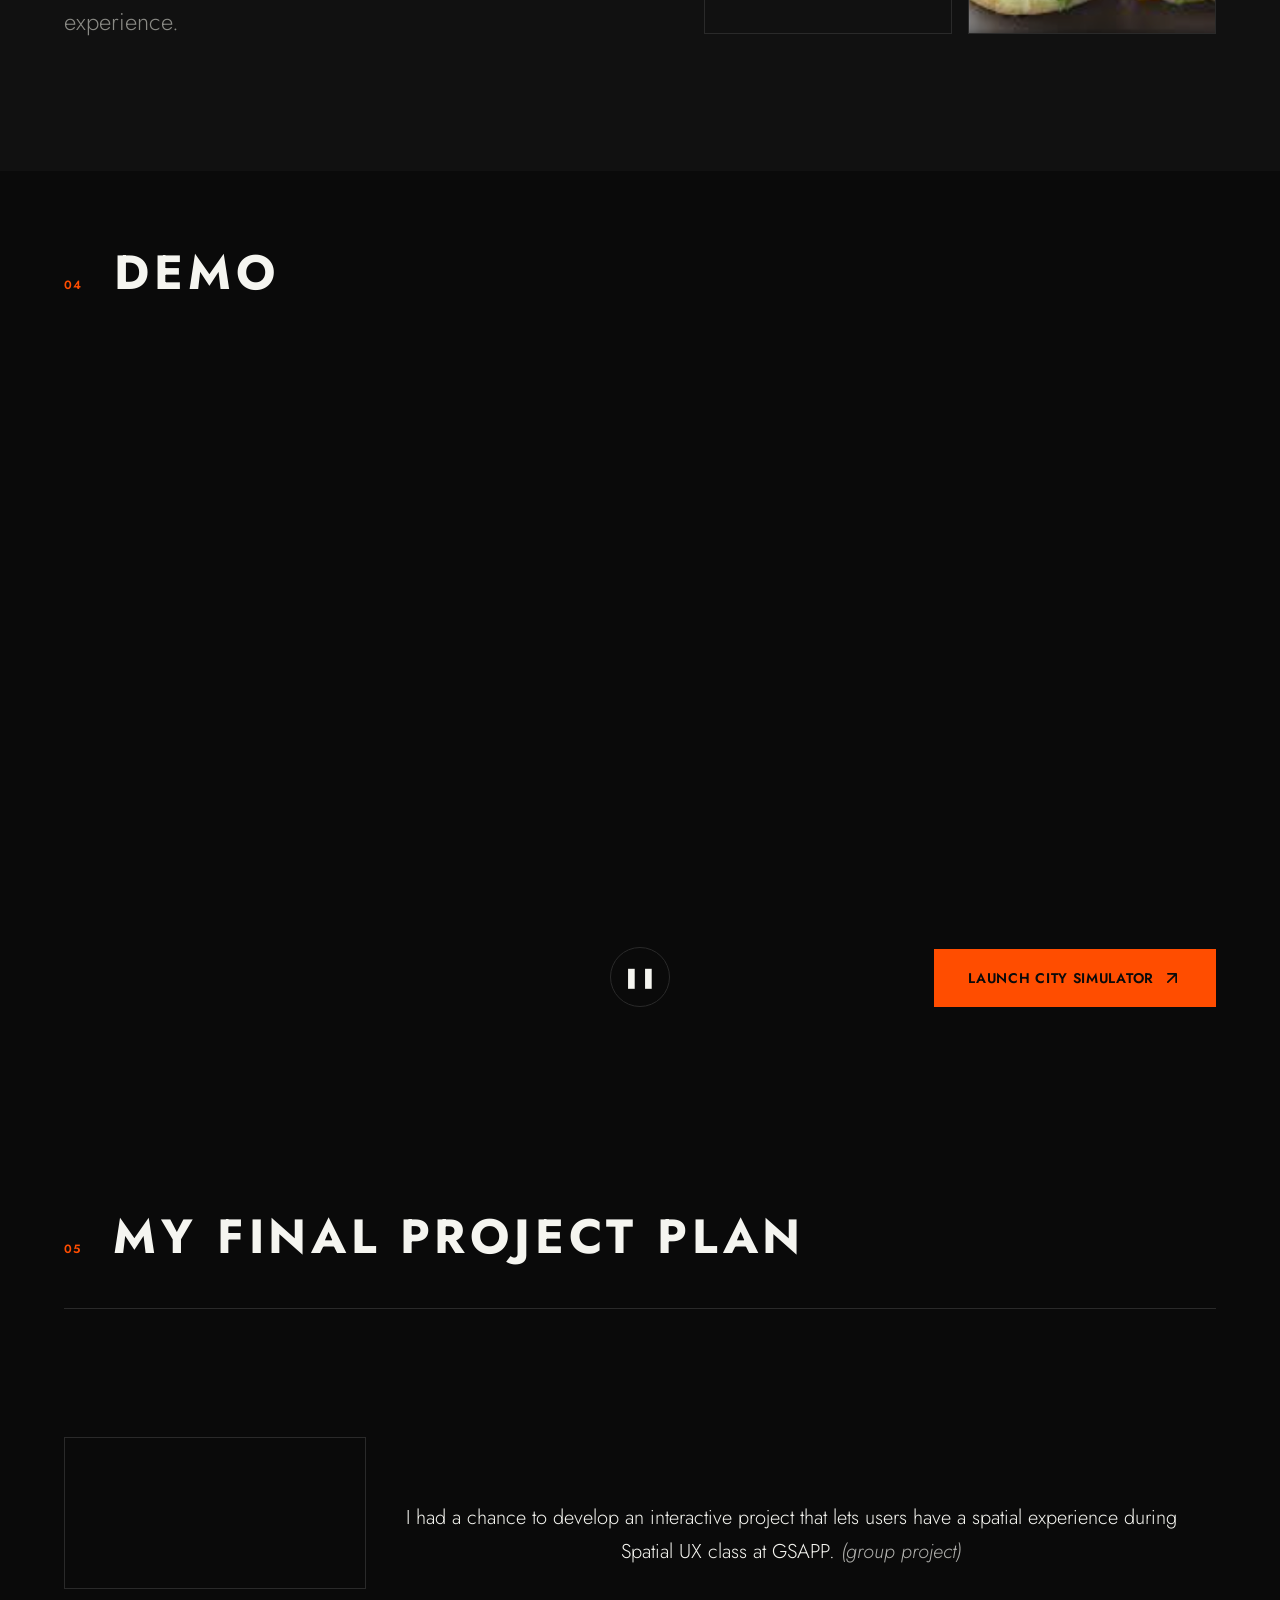
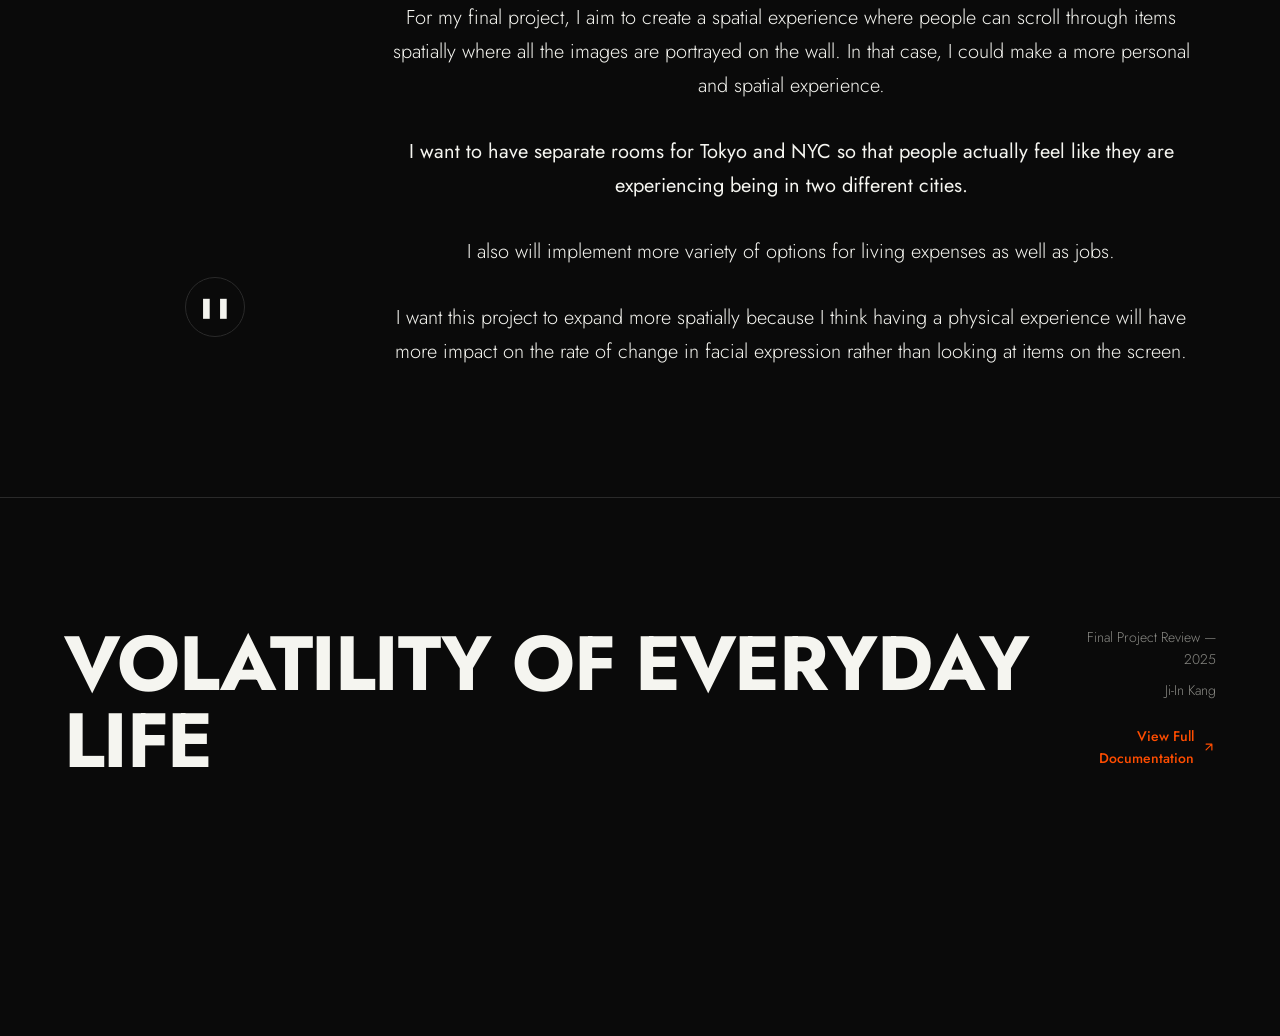
==== commit 9e392943: "Add documentation page with full project details" ====
--- a/index.html
+++ b/index.html
@@ -20,6 +20,7 @@
             <a href="#exploration">Project Description</a>
             <a href="#process">Methods</a>
             <a href="#outcome">Demo</a>
+            <a href="documentation.html" class="doc-link">Documentation</a>
         </div>
         <div class="nav-year"> Columbia GSAPP 2025</div>
     </nav>
@@ -136,143 +137,31 @@
         <div class="volatility-types">
             <div class="volatility-card">
                 <div class="volatility-label">01</div>
-                <div class="volatility-icon">
-                    <svg viewBox="0 0 48 48" fill="none" stroke="currentColor" stroke-width="2.5">
-                        <circle cx="24" cy="24" r="20" stroke-opacity="0.3"/>
-                        <polyline points="8,24 16,24 20,16 24,32 28,12 32,28 40,24" stroke-width="2.5"/>
-                    </svg>
-                </div>
                 <h3 class="volatility-title">Economic Volatility</h3>
                 <p class="volatility-text">The changing cost of identical items across cities, shown through interactive simulations and cost-of-living calculators.</p>
-                <div class="volatility-graphic bar-chart">
-                    <div class="bar" style="--h: 55%"></div>
-                    <div class="bar" style="--h: 80%"></div>
-                    <div class="bar" style="--h: 35%"></div>
-                    <div class="bar" style="--h: 70%"></div>
-                    <div class="bar" style="--h: 90%"></div>
-                </div>
-                <div class="volatility-stats">
-                    <div class="stat">
-                        <span class="stat-value">2</span>
-                        <span class="stat-label">CITIES</span>
-                    </div>
-                    <div class="stat">
-                        <span class="stat-value">50+</span>
-                        <span class="stat-label">ITEMS</span>
-                    </div>
-                    <div class="stat">
-                        <span class="stat-value">Real-time</span>
-                        <span class="stat-label">DATA</span>
-                    </div>
-                </div>
             </div>
             <div class="volatility-card">
                 <div class="volatility-label">02</div>
-                <div class="volatility-icon">
-                    <svg viewBox="0 0 48 48" fill="none" stroke="currentColor" stroke-width="2.5">
-                        <circle cx="24" cy="24" r="20" stroke-opacity="0.3"/>
-                        <circle cx="24" cy="18" r="6"/>
-                        <path d="M14,38 C14,30 18,26 24,26 C30,26 34,30 34,38" stroke-linecap="round"/>
-                    </svg>
-                </div>
                 <h3 class="volatility-title">Human Volatility</h3>
                 <p class="volatility-text">The rate of change in facial expression when users encounter unexpected price differences, measured through real-time face-tracking.</p>
-                <div class="volatility-graphic wave-chart">
-                    <svg viewBox="0 0 200 60" preserveAspectRatio="none">
-                        <defs>
-                            <linearGradient id="waveGradient" x1="0%" y1="0%" x2="100%" y2="0%">
-                                <stop offset="0%" style="stop-color:#ff4d00;stop-opacity:0.2"/>
-                                <stop offset="50%" style="stop-color:#ff4d00;stop-opacity:0.8"/>
-                                <stop offset="100%" style="stop-color:#ff4d00;stop-opacity:0.2"/>
-                            </linearGradient>
-                        </defs>
-                        <path class="wave-line" d="M0,30 Q25,10 50,30 T100,30 T150,30 T200,30" fill="none" stroke="url(#waveGradient)" stroke-width="2"/>
-                    </svg>
-                </div>
-                <div class="volatility-stats">
-                    <div class="stat">
-                        <span class="stat-value">%</span>
-                        <span class="stat-label">EXPRESSION CHANGES</span>
-                    </div>
-                    <div class="stat">
-                        <span class="stat-value">30fps</span>
-                        <span class="stat-label">TRACKING</span>
-                    </div>
-                    <div class="stat">
-                        <span class="stat-value">Live</span>
-                        <span class="stat-label">ANALYSIS</span>
-                    </div>
-                </div>
-            </div>
-        </div>
-    </section>
-
-    <section class="method-slide workflow-section" id="process">
+            </div>
+        </div>
+    </section>
+
+    <section class="method-slide" id="process">
         <div class="section-header">
             <span class="section-number">03-A</span>
-            <h2 class="section-title">Computational Workflow</h2>
-        </div>
-        <div class="workflow-grid">
-            <div class="workflow-block">
-                <span class="workflow-number">01</span>
-                <div class="workflow-icon">
-                    <svg viewBox="0 0 48 48" fill="none" stroke="currentColor" stroke-width="2">
-                        <rect x="6" y="8" width="36" height="26" rx="2"/>
-                        <line x1="6" y1="38" x2="42" y2="38"/>
-                        <rect x="18" y="34" width="12" height="4"/>
-                    </svg>
-                </div>
-                <h3 class="workflow-title">Webcam Input</h3>
-                <p class="workflow-desc">Real-time facial capture using browser-based computer vision</p>
-                <div class="workflow-arrow workflow-arrow-down"></div>
-            </div>
-            <div class="workflow-block">
-                <span class="workflow-number">02</span>
-                <div class="workflow-icon">
-                    <svg viewBox="0 0 48 48" fill="none" stroke="currentColor" stroke-width="2">
-                        <circle cx="24" cy="24" r="6"/>
-                        <line x1="24" y1="10" x2="24" y2="14"/>
-                        <line x1="24" y1="34" x2="24" y2="38"/>
-                        <line x1="10" y1="24" x2="14" y2="24"/>
-                        <line x1="34" y1="24" x2="38" y2="24"/>
-                        <line x1="14" y1="14" x2="17" y2="17"/>
-                        <line x1="31" y1="31" x2="34" y2="34"/>
-                        <line x1="14" y1="34" x2="17" y2="31"/>
-                        <line x1="31" y1="17" x2="34" y2="14"/>
-                    </svg>
-                </div>
-                <h3 class="workflow-title">Expression Tracking</h3>
-                <p class="workflow-desc">Detect and quantify facial expressions frame-by-frame</p>
-            </div>
-            <div class="workflow-block">
-                <span class="workflow-number">03</span>
-                <div class="workflow-icon">
-                    <svg viewBox="0 0 48 48" fill="none" stroke="currentColor" stroke-width="2">
-                        <polyline points="6,30 14,30 18,20 24,36 30,12 36,24 42,24"/>
-                    </svg>
-                </div>
-                <h3 class="workflow-title">Volatility Calc</h3>
-                <p class="workflow-desc">Calculate rate of change in emotional response</p>
-                <div class="workflow-arrow workflow-arrow-down"></div>
-            </div>
-            <div class="workflow-block">
-                <span class="workflow-number">04</span>
-                <div class="workflow-icon">
-                    <svg viewBox="0 0 48 48" fill="none" stroke="currentColor" stroke-width="2">
-                        <rect x="8" y="8" width="14" height="14" rx="2"/>
-                        <rect x="26" y="8" width="14" height="14" rx="2"/>
-                        <rect x="8" y="26" width="14" height="14" rx="2"/>
-                        <rect x="26" y="26" width="14" height="14" rx="2"/>
-                    </svg>
-                </div>
-                <h3 class="workflow-title">Data Output</h3>
-                <p class="workflow-desc">Visualize emotional + economic volatility metrics</p>
-            </div>
-        </div>
-        <div class="workflow-text">
-            <p>My project uses browser-based computer vision, dynamic data rendering, and interactive simulation to analyze how users emotionally respond to cross-city price differences. Real-time facial-expression tracking quantifies volatility as a rate of change in users' reactions, turning emotional responses into measurable data.</p>
-            <p>Simultaneously, a scroll-driven price engine and cumulative budget calculator visualize how daily expenses accumulate in Tokyo and New York. These computational methods enable an experiential analysis: they reveal not only the numerical gaps between cities but also how people physically and intuitively process those gaps.</p>
-            <p>The workflow transforms static economic data into an interactive, human-centered interpretation of affordability.</p>
+            <h2 class="section-title">Computational Method</h2>
+        </div>
+        <div class="method-slide-layout">
+            <div class="method-slide-content">
+                <p class="method-slide-text">My project uses browser-based computer vision, dynamic data rendering, and interactive simulation to analyze how users emotionally respond to cross-city price differences. Real-time facial-expression tracking quantifies volatility as a rate of change in users' reactions, turning emotional responses into measurable data.</p>
+                <p class="method-slide-text">Simultaneously, a scroll-driven price engine and cumulative budget calculator visualize how daily expenses accumulate in Tokyo and New York. These computational methods enable an experiential analysis: they reveal not only the numerical gaps between cities but also how people physically and intuitively process those gaps.</p>
+                <p class="method-slide-text">The workflow transforms static economic data into an interactive, human-centered interpretation of affordability.</p>
+            </div>
+            <div class="method-slide-image">
+                <img src="assets/webcam.png" alt="Webcam facial tracking">
+            </div>
         </div>
     </section>
 
@@ -368,7 +257,13 @@
             <div class="footer-title">VOLATILITY OF EVERYDAY LIFE</div>
             <div class="footer-credits">
                 <p>Final Project Review — 2025</p>
-                <p>Ji-In</p>
+                <p>Ji-In Kang</p>
+                <a href="documentation.html" class="footer-doc-link">
+                    View Full Documentation
+                    <svg viewBox="0 0 24 24" fill="none" width="16" height="16">
+                        <path d="M7 17L17 7M17 7H7M17 7V17" stroke="currentColor" stroke-width="2" stroke-linecap="round" stroke-linejoin="round"/>
+                    </svg>
+                </a>
             </div>
         </div>
     </footer>
--- a/style.css
+++ b/style.css
@@ -135,6 +135,23 @@
     width: 100%;
 }
 
+.nav-links a.doc-link {
+    background: var(--color-accent);
+    color: var(--color-bg);
+    padding: var(--spacing-xs) var(--spacing-sm);
+    font-weight: 600;
+    transition: background var(--transition-fast), color var(--transition-fast);
+}
+
+.nav-links a.doc-link::after {
+    display: none;
+}
+
+.nav-links a.doc-link:hover {
+    background: var(--color-text);
+    color: var(--color-bg);
+}
+
 .nav-year {
     font-size: 0.75rem;
     font-weight: 300;
@@ -504,109 +521,6 @@
     font-weight: 300;
     line-height: 1.7;
     color: var(--color-text-muted);
-}
-
-/* Volatility Card Icons */
-.volatility-icon {
-    width: 80px;
-    height: 80px;
-    margin-bottom: var(--spacing-md);
-    color: var(--color-accent);
-}
-
-.volatility-icon svg {
-    width: 100%;
-    height: 100%;
-}
-
-/* Volatility Graphics */
-.volatility-graphic {
-    margin: var(--spacing-lg) 0;
-    height: 100px;
-}
-
-/* Bar Chart */
-.bar-chart {
-    display: flex;
-    align-items: flex-end;
-    gap: 8px;
-    padding: var(--spacing-sm) 0;
-}
-
-.bar-chart .bar {
-    flex: 1;
-    background: var(--color-accent);
-    height: var(--h, 50%);
-    min-height: 20px;
-    transition: height 0.5s ease;
-    animation: barGrow 1s ease forwards;
-}
-
-@keyframes barGrow {
-    from { transform: scaleY(0); }
-    to { transform: scaleY(1); }
-}
-
-.bar-chart .bar:nth-child(1) { animation-delay: 0.1s; }
-.bar-chart .bar:nth-child(2) { animation-delay: 0.2s; }
-.bar-chart .bar:nth-child(3) { animation-delay: 0.3s; }
-.bar-chart .bar:nth-child(4) { animation-delay: 0.4s; }
-.bar-chart .bar:nth-child(5) { animation-delay: 0.5s; }
-
-/* Wave Chart */
-.wave-chart {
-    display: flex;
-    align-items: center;
-}
-
-.wave-chart svg {
-    width: 100%;
-    height: 100%;
-}
-
-.wave-line {
-    stroke-dasharray: 400;
-    stroke-dashoffset: 400;
-    animation: drawWave 2s ease forwards, waveMove 3s ease-in-out infinite 2s;
-}
-
-@keyframes drawWave {
-    to { stroke-dashoffset: 0; }
-}
-
-@keyframes waveMove {
-    0%, 100% { d: path("M0,30 Q25,10 50,30 T100,30 T150,30 T200,30"); }
-    50% { d: path("M0,30 Q25,50 50,30 T100,30 T150,30 T200,30"); }
-}
-
-/* Volatility Stats */
-.volatility-stats {
-    display: flex;
-    justify-content: space-between;
-    padding-top: var(--spacing-md);
-    border-top: 1px solid var(--color-border);
-    margin-top: var(--spacing-md);
-}
-
-.stat {
-    display: flex;
-    flex-direction: column;
-    gap: 4px;
-}
-
-.stat-value {
-    font-size: clamp(1.5rem, 3vw, 2rem);
-    font-weight: 700;
-    color: var(--color-accent);
-    line-height: 1;
-}
-
-.stat-label {
-    font-size: 0.625rem;
-    font-weight: 600;
-    letter-spacing: 0.15em;
-    color: var(--color-text-muted);
-    text-transform: uppercase;
 }
 
 /* Legacy card styles kept for compatibility */
@@ -1250,6 +1164,29 @@
     margin-bottom: var(--spacing-xs);
 }
 
+.footer-doc-link {
+    display: inline-flex;
+    align-items: center;
+    gap: var(--spacing-xs);
+    font-size: 0.875rem;
+    font-weight: 500;
+    color: var(--color-accent);
+    margin-top: var(--spacing-sm);
+    transition: color var(--transition-fast);
+}
+
+.footer-doc-link:hover {
+    color: var(--color-text);
+}
+
+.footer-doc-link svg {
+    transition: transform var(--transition-fast);
+}
+
+.footer-doc-link:hover svg {
+    transform: translate(3px, -3px);
+}
+
 .footer-bottom {
     text-align: center;
     padding-top: var(--spacing-lg);
@@ -1701,132 +1638,6 @@
     color: var(--color-accent-light) !important;
 }
 
-/* =============================================
-   COMPUTATIONAL WORKFLOW GRID
-============================================= */
-
-.workflow-section {
-    display: flex;
-    flex-direction: column;
-    min-height: 100vh;
-    padding-bottom: var(--spacing-lg);
-}
-
-.workflow-section .section-header {
-    flex-shrink: 0;
-    margin-bottom: var(--spacing-md);
-}
-
-.workflow-grid {
-    display: grid;
-    grid-template-columns: repeat(2, 1fr);
-    grid-template-rows: repeat(2, 1fr);
-    gap: var(--spacing-sm);
-    flex: 1;
-    min-height: 0;
-}
-
-.workflow-block {
-    background: var(--color-bg);
-    border: 1px solid var(--color-border);
-    padding: var(--spacing-md);
-    display: flex;
-    flex-direction: column;
-    align-items: center;
-    justify-content: center;
-    text-align: center;
-    position: relative;
-    transition: border-color var(--transition-medium), transform var(--transition-medium);
-}
-
-.workflow-block:hover {
-    border-color: var(--color-accent);
-}
-
-.workflow-number {
-    font-size: clamp(2rem, 4vw, 3.5rem);
-    font-weight: 700;
-    color: #6b3a1a;
-    line-height: 1;
-    margin-bottom: var(--spacing-sm);
-    opacity: 0.9;
-}
-
-.workflow-icon {
-    width: 48px;
-    height: 48px;
-    margin-bottom: var(--spacing-sm);
-    color: var(--color-accent);
-}
-
-.workflow-icon svg {
-    width: 100%;
-    height: 100%;
-}
-
-.workflow-title {
-    font-size: clamp(0.875rem, 1.5vw, 1.125rem);
-    font-weight: 700;
-    letter-spacing: 0.15em;
-    text-transform: uppercase;
-    color: var(--color-text);
-    margin-bottom: var(--spacing-xs);
-}
-
-.workflow-desc {
-    font-size: clamp(0.75rem, 1vw, 0.875rem);
-    font-weight: 300;
-    line-height: 1.5;
-    color: var(--color-text-muted);
-    max-width: 280px;
-}
-
-.workflow-text {
-    flex-shrink: 0;
-    margin-top: var(--spacing-lg);
-    max-width: 1200px;
-}
-
-.workflow-text p {
-    font-size: clamp(1rem, 1.5vw, 1.25rem);
-    font-weight: 300;
-    line-height: 1.7;
-    color: var(--color-text);
-    margin-bottom: var(--spacing-sm);
-}
-
-.workflow-text p:last-child {
-    margin-bottom: 0;
-}
-
-/* Workflow Arrows */
-.workflow-arrow {
-    position: absolute;
-}
-
-.workflow-arrow-down {
-    bottom: -20px;
-    left: 50%;
-    transform: translateX(-50%);
-    z-index: 10;
-}
-
-.workflow-arrow-down::after {
-    content: '';
-    display: block;
-    width: 0;
-    height: 0;
-    border-left: 8px solid transparent;
-    border-right: 8px solid transparent;
-    border-top: 12px solid var(--color-accent);
-    animation: arrowPulse 2s ease-in-out infinite;
-}
-
-@keyframes arrowPulse {
-    0%, 100% { opacity: 0.6; transform: translateY(0); }
-    50% { opacity: 1; transform: translateY(4px); }
-}
-
 /* Responsive adjustments for new elements */
 @media (max-width: 1024px) {
     .methods-visual {
@@ -1863,13 +1674,5 @@
     .quote-bars {
         display: none;
     }
-    
-    .workflow-grid {
-        grid-template-columns: 1fr;
-    }
-    
-    .workflow-arrow-down {
-        bottom: -20px;
-    }
-}
-
+}
+
